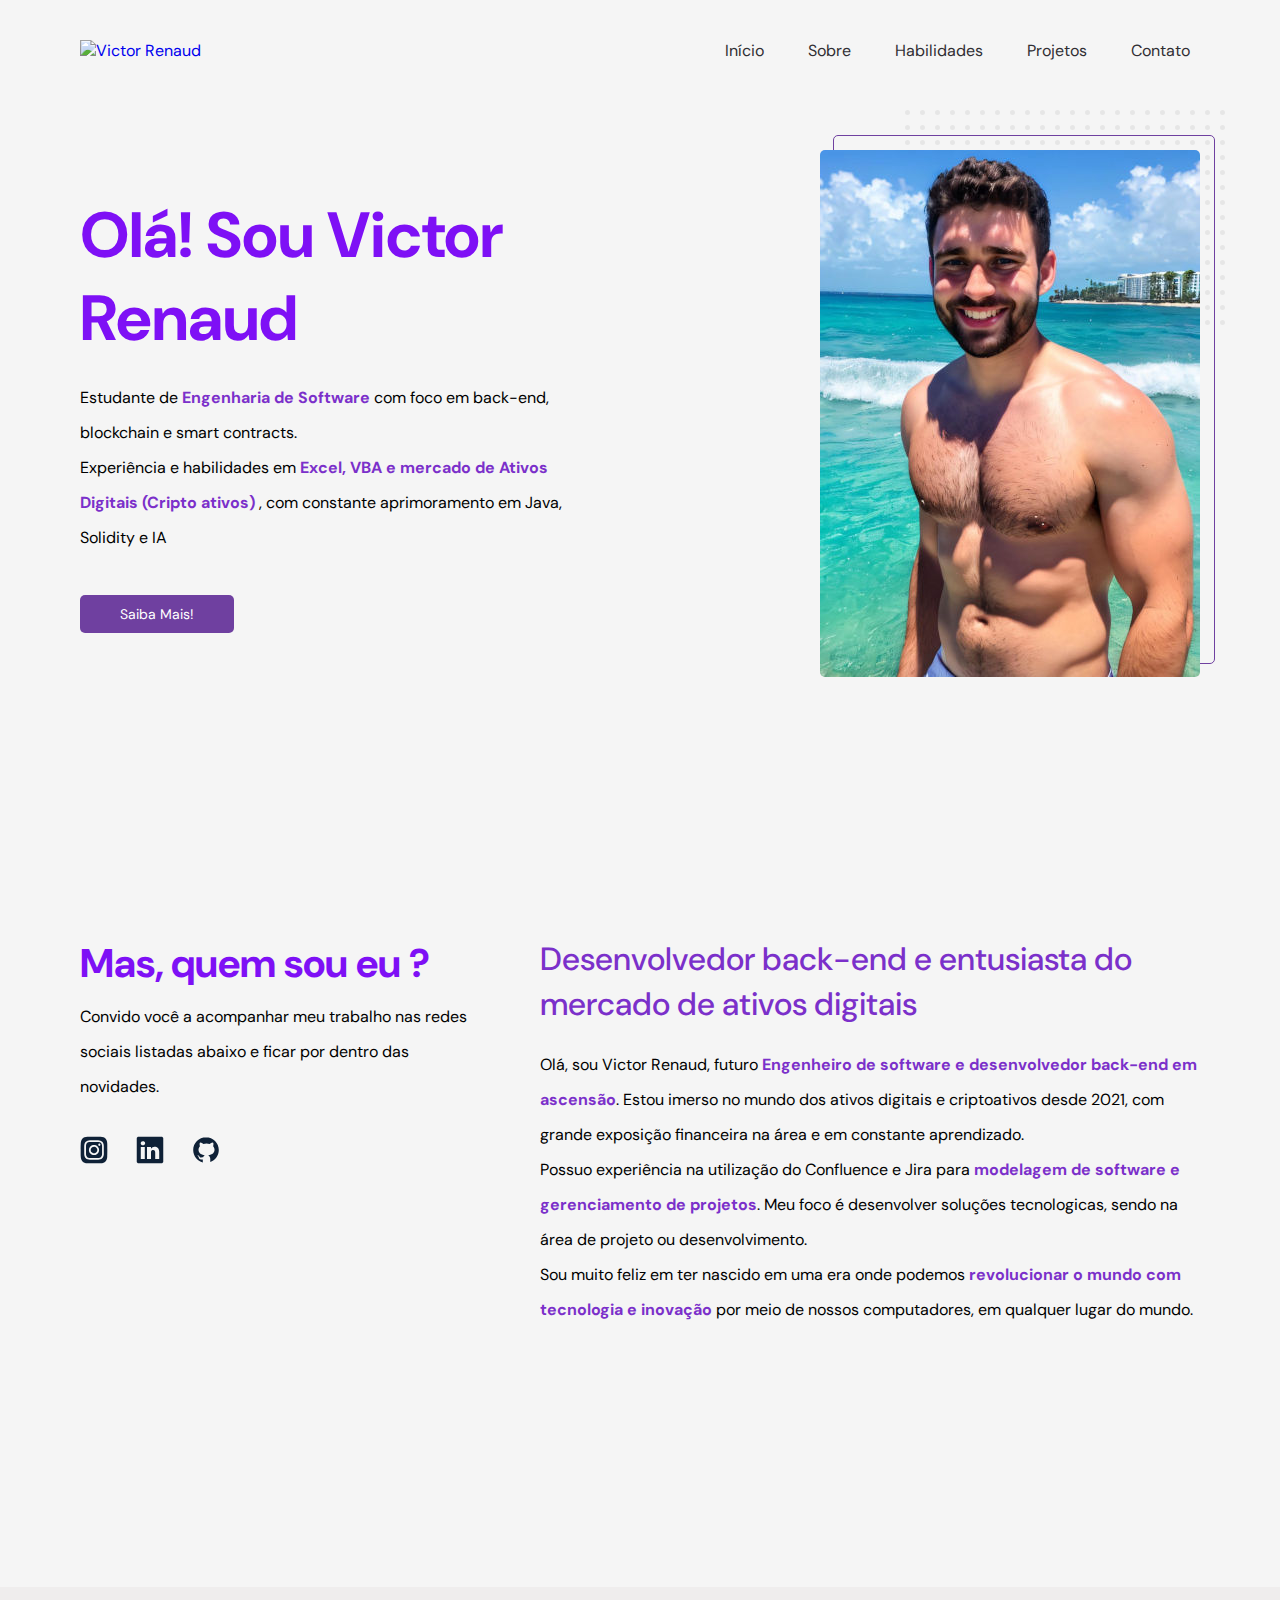
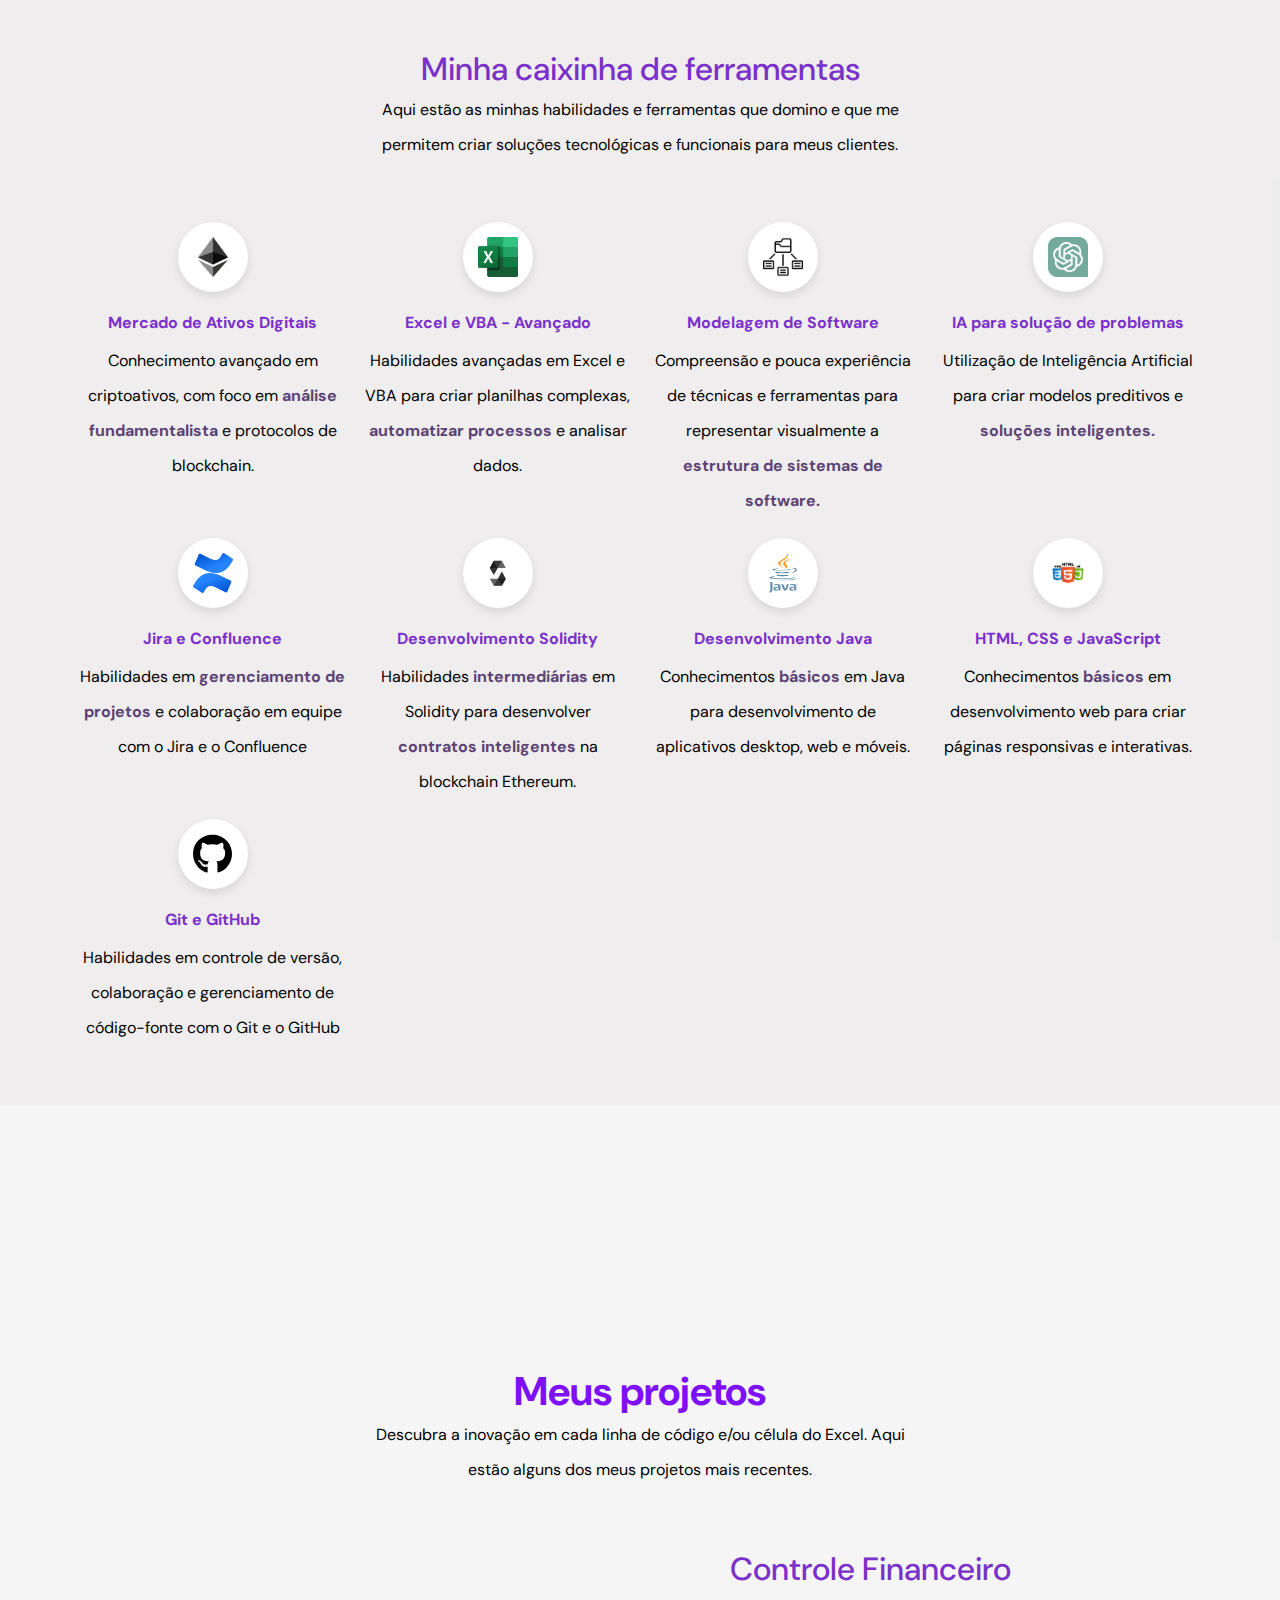
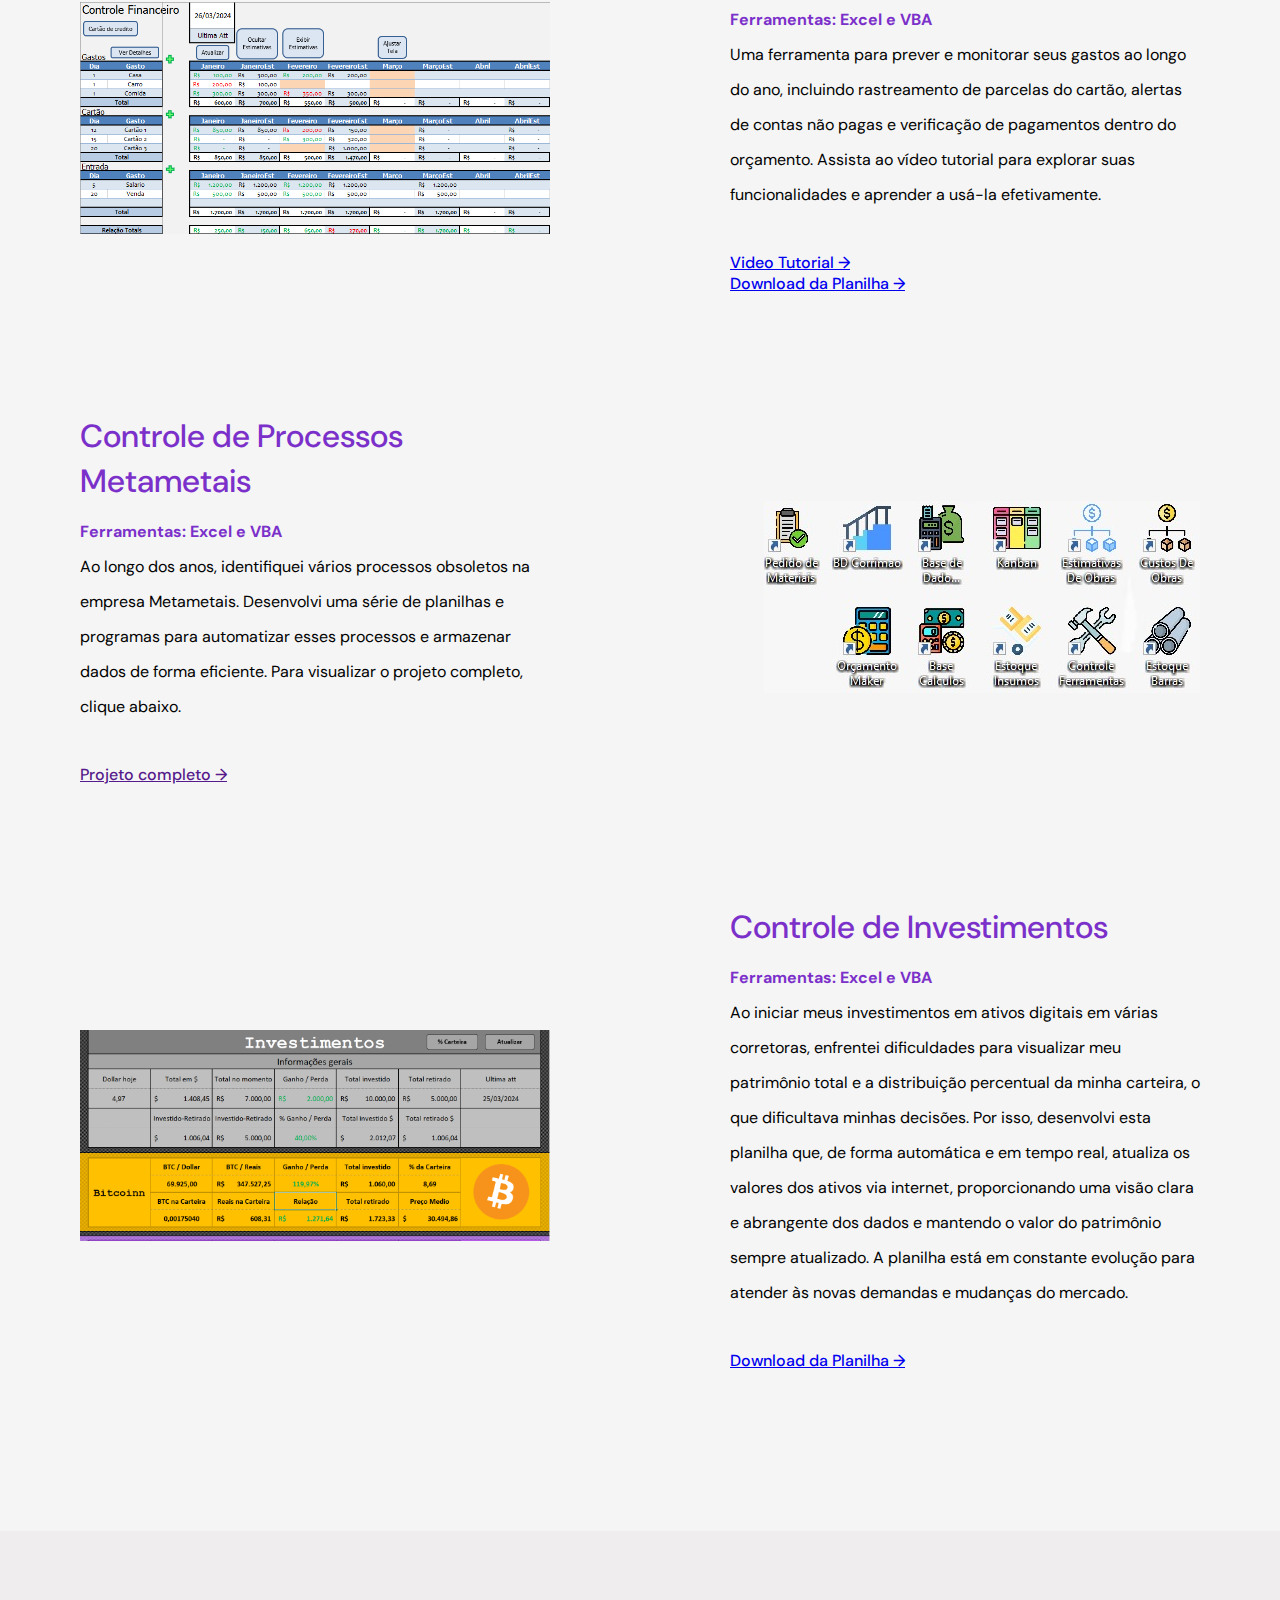
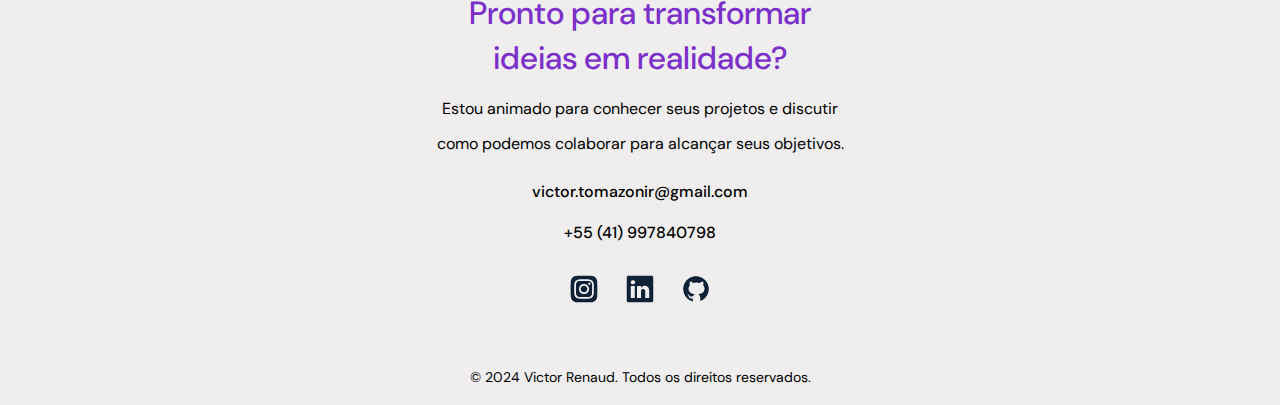
==== index.html @ 27ed9200 "tentando puxar o script do javascript" ====
<!DOCTYPE html>
<html lang="pt-br">
<head>
    <meta charset="UTF-8">
    <meta name="viewport" content="width=device-width, initial-scale=1.0">
    <title>Victor Renaud</title>
    <link rel="shortcut icon" href="images/favicon.ico" type="image/x-icon">
    <link rel="stylesheet" href="css/extends.css">

</head>
<body>

    <!-- Nav Bar -->
    <nav class="navbar">
        <div class="navbar-content max-width mb-0">
            <a href="/">
                <img src="images/logo" alt="Victor Renaud" class="logo-victor">
            </a>
            <ul class="navbar-links">
                <li><a href="#header">Início</a></li>
                <li><a href="#about">Sobre</a></li>
                <li><a href="#skills">Habilidades</a></li>
                <li><a href="#projects">Projetos</a></li>
                <li><a href="#footer">Contato</a></li>
            </ul>
            <div class="navbar-mobile">
                <img src="images/menu.svg" alt="menu" class="burguer">
                <ul class="mobile-links">
                    <li><a href="#header">Início</a></li>
                    <li><a href="#about">Sobre</a></li>
                    <li><a href="#skills">Habilidades</a></li>
                    <li><a href="#projects">Projetos</a></li>
                    <li><a href="#footer">Contato</a></li>
                </ul>
            </div>
        </div>
    </nav>

    <!-- Header -->
    <header id="header" class="max-width">
        <div class="header-left">
            <h1>Olá! Sou Victor Renaud</h1>
            <p>
              Estudante de <strong>Engenharia de Software</strong> com foco em back-end, blockchain e smart contracts. <br> Experiência e habilidades em <strong> Excel, VBA e mercado de Ativos Digitais (Cripto ativos) </strong>, com constante aprimoramento em Java, Solidity e IA
            </p>
            <a href="#about" class="btn btn-about">Saiba Mais!</a>
          </div>
          <div class="header-right">
            <div class="header-image">
              <img src="images/profile-image.jpg" alt="Victor Renaud" class="profile-image">
              <img src="images/profile-background.svg" alt="background" class="profile-background">
            </div>
          </div>   
    </header>

    <!-- About -->
    <section id="about" class="about max-width">
        <div class="about-left">
          <h2 class="secondary-title">Mas, quem sou eu ?</h2>
          <p>
            Convido você a acompanhar meu trabalho nas redes sociais listadas abaixo e ficar por dentro das novidades.
          </p>
          <ul>
            <li><a href="https://www.instagram.com/victor.tomazonir/?utm_source=qr&igsh=MTA2eGJ4dzFtenB2dQ%3D%3D" target="_blank"><img src="images/instagram-social.svg"
                  alt="Instagram"></a></li>
            <li><a href="https://www.linkedin.com/in/victor-renaud-6728aa203/" target="_blank"><img src="images/linkedin-social.svg"
                  alt="Linkedin"></a></li>
            <li><a href="https://github.com/VitoVito25" target="_blank"><img src="images/github-social.svg"
                  alt="GitHub"></a></li>
          </ul>
        </div>
        <div class="about-right">
          <h3 class="tertiary-title mb-m">Desenvolvedor back-end e entusiasta do mercado de ativos digitais</h3>
          <p>
            Olá, sou Victor Renaud, futuro <strong>Engenheiro de software e desenvolvedor back-end em ascensão</strong>. Estou imerso no mundo dos ativos digitais e criptoativos desde 2021, com grande exposição financeira na área e em constante aprendizado.
            <br>
            Possuo experiência na utilização do Confluence e Jira para <strong>modelagem de software e gerenciamento de projetos</strong>. Meu foco é desenvolver soluções tecnologicas, sendo na área de projeto ou desenvolvimento.
            <br>
            Sou muito feliz em ter nascido em uma era onde podemos <strong>revolucionar o mundo com tecnologia e inovação</strong> por meio de nossos computadores, em qualquer lugar do mundo.
          </p>
        </div>
    </section>

    <!-- Skills -->
    <section class="skills" id="skills">
        <div class="skills-content max-width">
          <h2 class="tertiary-title">Minha caixinha de ferramentas</h2>
          <p class="description"> Aqui estão as minhas habilidades e ferramentas que domino e que me permitem criar soluções
            tecnológicas e funcionais para meus clientes.
          </p>
          <ul>

            <li class="skills-item">
              <div class="image-container">
                <img src="images/eth-skill.png" alt="eth logo" class="image-logo">
              </div>
              <h3 class="skill-title">Mercado de Ativos Digitais</h3>
              <p>Conhecimento avançado em criptoativos, com foco em <strong class="strong-skill">análise fundamentalista</strong> e protocolos de blockchain.</p>
            </li>

            <li class="skills-item">
              <div class="image-container">
                <img src="images/excel-skill.webp" alt="excel logo" class="image-logo">
              </div>
              <h3 class="skill-title">Excel e VBA - Avançado</h3>
              <p>Habilidades avançadas em Excel e VBA para criar planilhas complexas, <strong class="strong-skill">automatizar processos</strong> e analisar dados.</p>
            </li>

            <li class="skills-item">
              <div class="image-container">
                <img src="images/modelagem-skill.png" alt="modelagem logo" class="image-logo">
              </div>
              <h3 class="skill-title">Modelagem de Software</h3>
              <p>Compreensão e pouca experiência de técnicas e ferramentas para representar visualmente a <strong class="strong-skill">estrutura de sistemas de software.</strong></p>
            </li>

            <li class="skills-item">
              <div class="image-container">
                <img src="images/gpt-skill.png" alt="gpt logo" class="image-logo">
              </div>
              <h3 class="skill-title">IA para solução de problemas</h3>
              <p>Utilização de Inteligência Artificial para criar modelos preditivos e <strong class="strong-skill">soluções inteligentes.</strong></p>
            </li>

            <li class="skills-item">
              <div class="image-container">
                <img src="images/confluence-skill.png" alt="confluence logo" class="image-logo">
              </div>
              <h3 class="skill-title">Jira e Confluence</h3>
              <p>Habilidades em <strong class="strong-skill">gerenciamento de projetos</strong> e colaboração em equipe com o Jira e o Confluence</p>
            </li>

            <li class="skills-item">
              <div class="image-container">
                <img src="images/solidity-skill.svg" alt="solidity logo" class="image-logo">
              </div>
              <h3 class="skill-title">Desenvolvimento Solidity</h3>
              <p>Habilidades <strong class="strong-skill">intermediárias</strong> em Solidity para desenvolver <strong class="strong-skill"> contratos inteligentes</strong> na blockchain Ethereum.</p>
            </li>

            <li class="skills-item">
              <div class="image-container">
                <img src="images/java-skill.jpg" alt="java logo" class="image-logo">
              </div>
              <h3 class="skill-title">Desenvolvimento Java</h3>
              <p>Conhecimentos <strong class="strong-skill">básicos</strong> em Java para desenvolvimento de aplicativos desktop, web e móveis.</p>
            </li>

            <li class="skills-item">
              <div class="image-container">
                <img src="images/web-skill.png" alt="web logo" class="image-logo">
              </div>
              <h3 class="skill-title">HTML, CSS e JavaScript</h3>
              <p>Conhecimentos <strong class="strong-skill">básicos</strong> em desenvolvimento web para criar páginas responsivas e interativas.</p>
            </li>

            <li class="skills-item">
              <div class="image-container">
                <img src="images/github-skill.svg" alt="github logo" class="image-logo">
              </div>
              <h3 class="skill-title">Git e GitHub</h3>
              <p>Habilidades em controle de versão, colaboração e gerenciamento de código-fonte com o Git e o GitHub</p>
            </li>
           
          </ul>
        </div>
    </section>

    <!-- Projects-->
    <section class="projects max-width" id="projects">
        <div class="projects-content">
          <h2 class="secondary-title">Meus projetos</h2>
          <p>
            Descubra a inovação em cada linha de código e/ou célula do Excel. Aqui estão alguns dos meus projetos mais recentes.
          </p>
        </div>
        <ul>
          <li>
            <div class="image">
              <img src="images/finanças-project.png" alt="Gerenciamento de tarefas">
            </div>
            <div class="projects-info">
              <h3 class="tertiary-title">Controle Financeiro</h3>
              <p>
                <strong>Ferramentas: Excel e VBA</strong>
                <br>
                Uma ferramenta para prever e monitorar seus gastos ao longo do ano, incluindo rastreamento de parcelas do cartão, alertas de contas não pagas e verificação de pagamentos dentro do orçamento. Assista ao vídeo tutorial para explorar suas funcionalidades e aprender a usá-la efetivamente.
              </p>
              <a href="https://www.youtube.com/watch?v=Saq8D2zR6BQ&ab_channel=VictorRenaud" target="_blank">Video Tutorial &rarr;</a>
              <br>
              <a href="planilhas-portifolio/Finanças 1.0.xlsm" target="_blank">Download da Planilha &rarr;</a>
            </div>
          </li>
          <li class="projects-reversed-list">
            <div class="image">
              <img src="images/controle-meta-project.jpg" alt="controle-meta">
            </div>
            <div class="projects-info">
              <h3 class="tertiary-title">Controle de Processos Metametais</h3>
              <p>
                <strong>Ferramentas: Excel e VBA</strong>
                <br>
                Ao longo dos anos, identifiquei vários processos obsoletos na empresa Metametais. Desenvolvi uma série de planilhas e programas para automatizar esses processos e armazenar dados de forma eficiente. Para visualizar o projeto completo, clique abaixo.
              </p>
              <a href="" target="_blank">Projeto completo &rarr;</a>
            </div>
          </li>
          <li>
            <div class="image">
              <img src="images/investimento-project.png" alt="delivery">
            </div>
            <div class="projects-info">
              <h3 class="tertiary-title">Controle de Investimentos</h3>
              <p>
                <strong>Ferramentas: Excel e VBA</strong>
                <br>
                Ao iniciar meus investimentos em ativos digitais em várias corretoras, enfrentei dificuldades para visualizar meu patrimônio total e a distribuição percentual da minha carteira, o que dificultava minhas decisões. Por isso, desenvolvi esta planilha que, de forma automática e em tempo real, atualiza os valores dos ativos via internet, proporcionando uma visão clara e abrangente dos dados e mantendo o valor do patrimônio sempre atualizado. A planilha está em constante evolução para atender às novas demandas e mudanças do mercado.
              </p>
              <a href="planilhas-portifolio/Crypto Ultimate 1.3.xlsm" target="_blank">Download da Planilha  &rarr;</a>
            </div>
          </li>
        </ul>
    </section>

    <!-- Footer -->
    <footer id="footer">
        <div class="footer-content max-width mb-0">
          <h2 class="tertiary-title mb-s">Pronto para transformar ideias em realidade?</h2>
          <p class="mb-m">
            Estou animado para conhecer seus projetos e discutir como podemos colaborar para alcançar seus objetivos. </p>
          <div class="footer-contact mb-m">
            <span class="mb-m">victor.tomazonir@gmail.com</span>
            <span> +55 (41) 997840798</span>
          </div>
          <ul class="mb-l">
            <li><a href="https://www.instagram.com/victor.tomazonir/?utm_source=qr&igsh=MTA2eGJ4dzFtenB2dQ%3D%3D" target="_blank"><img src="images/instagram-social.svg"
                  alt="Instagram"></a></li>
            <li><a href="https://www.linkedin.com/in/victor-renaud-6728aa203/" target="_blank"><img src=" images/linkedin-social.svg"
                  alt="Linkedin"></a></li>
            <li><a href="https://github.com/VitoVito25" target="_blank"><img src="images/github-social.svg"
                  alt="GitHub"></a></li>
          </ul>
          <p class="footer-copyright">
            © 2024 Victor Renaud. Todos os direitos reservados.
          </p>
        </div>
    </footer>

    <!-- Puxando Script -->
    <script src="scripts/index.js"></script>

</body>
</html>
---- css/extends.css ----
/* Geral */
@import url('global.css');
@import url('variables.css');

/* Componentes */
@import url('components/navbar.css');
@import url('components/header.css');
@import url('components/about.css');
@import url('components/skills.css');
@import url('components/projects.css');
@import url('components/footer.css');
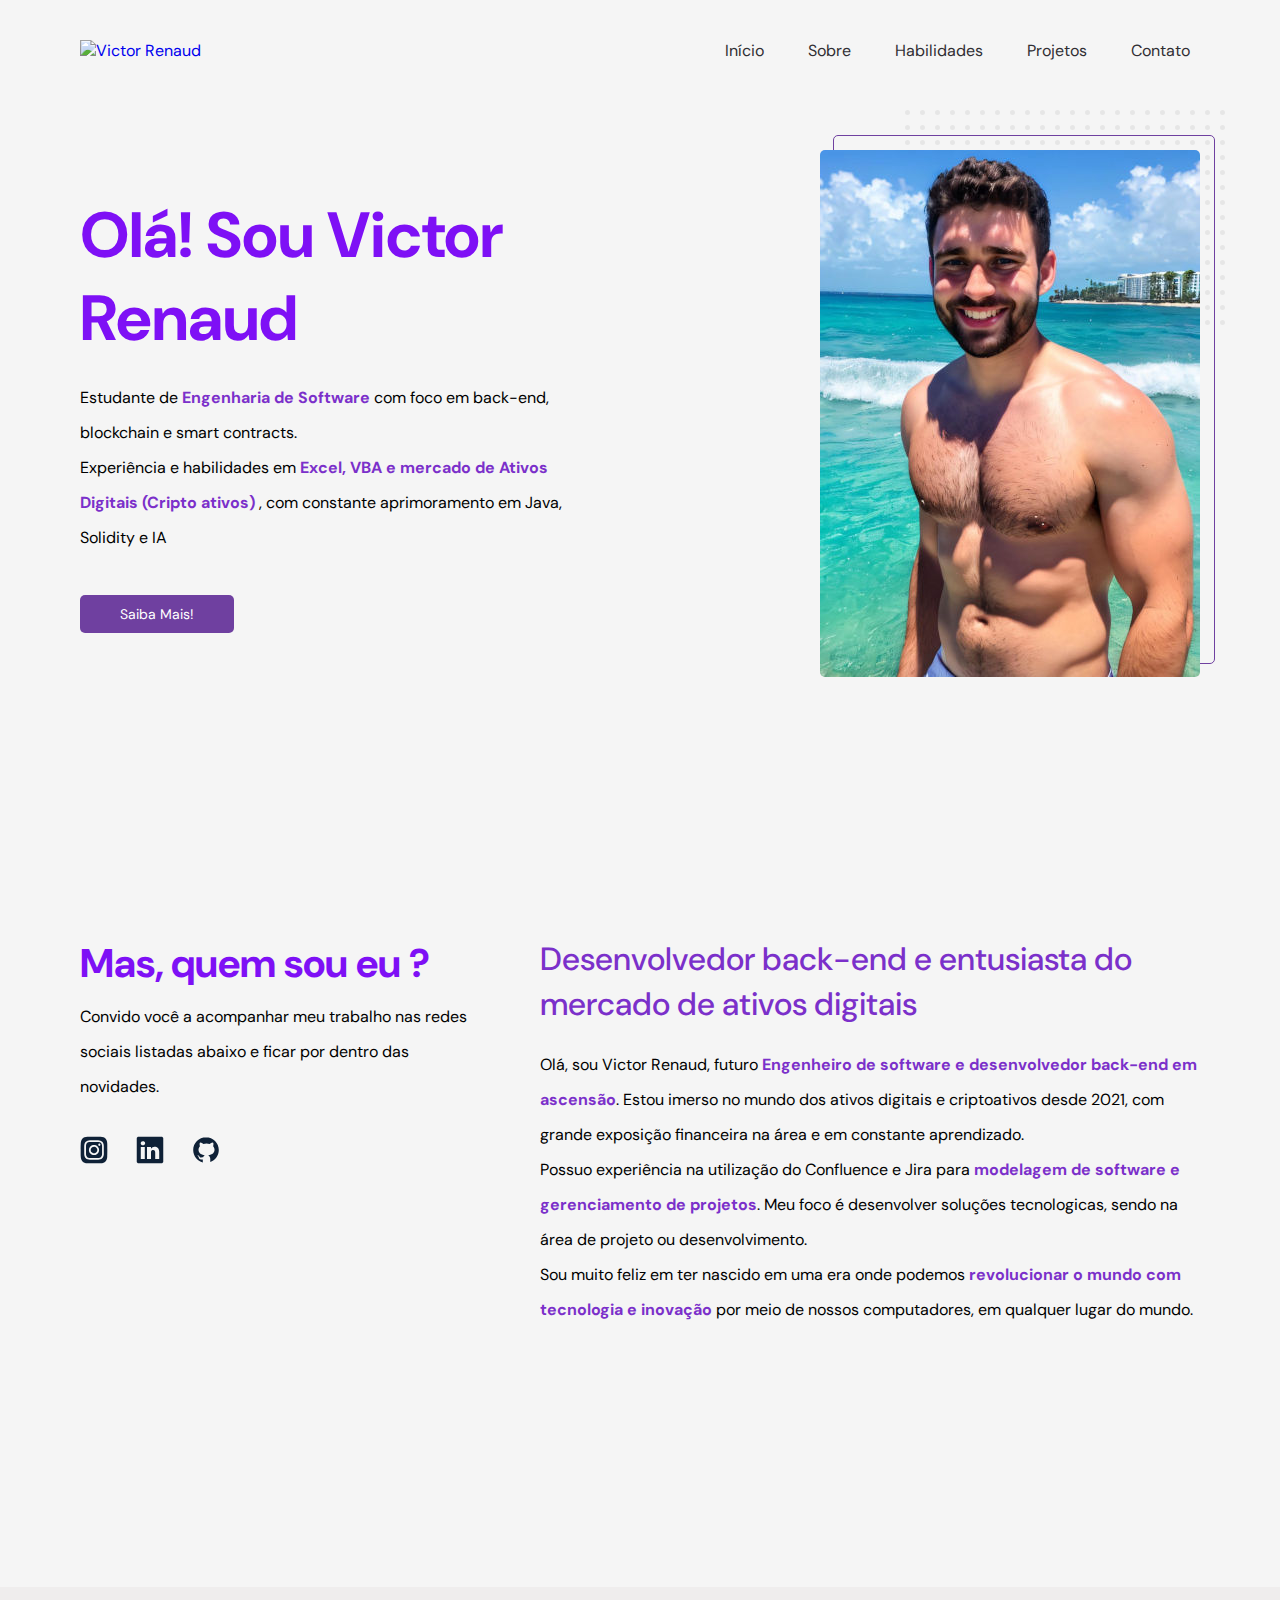
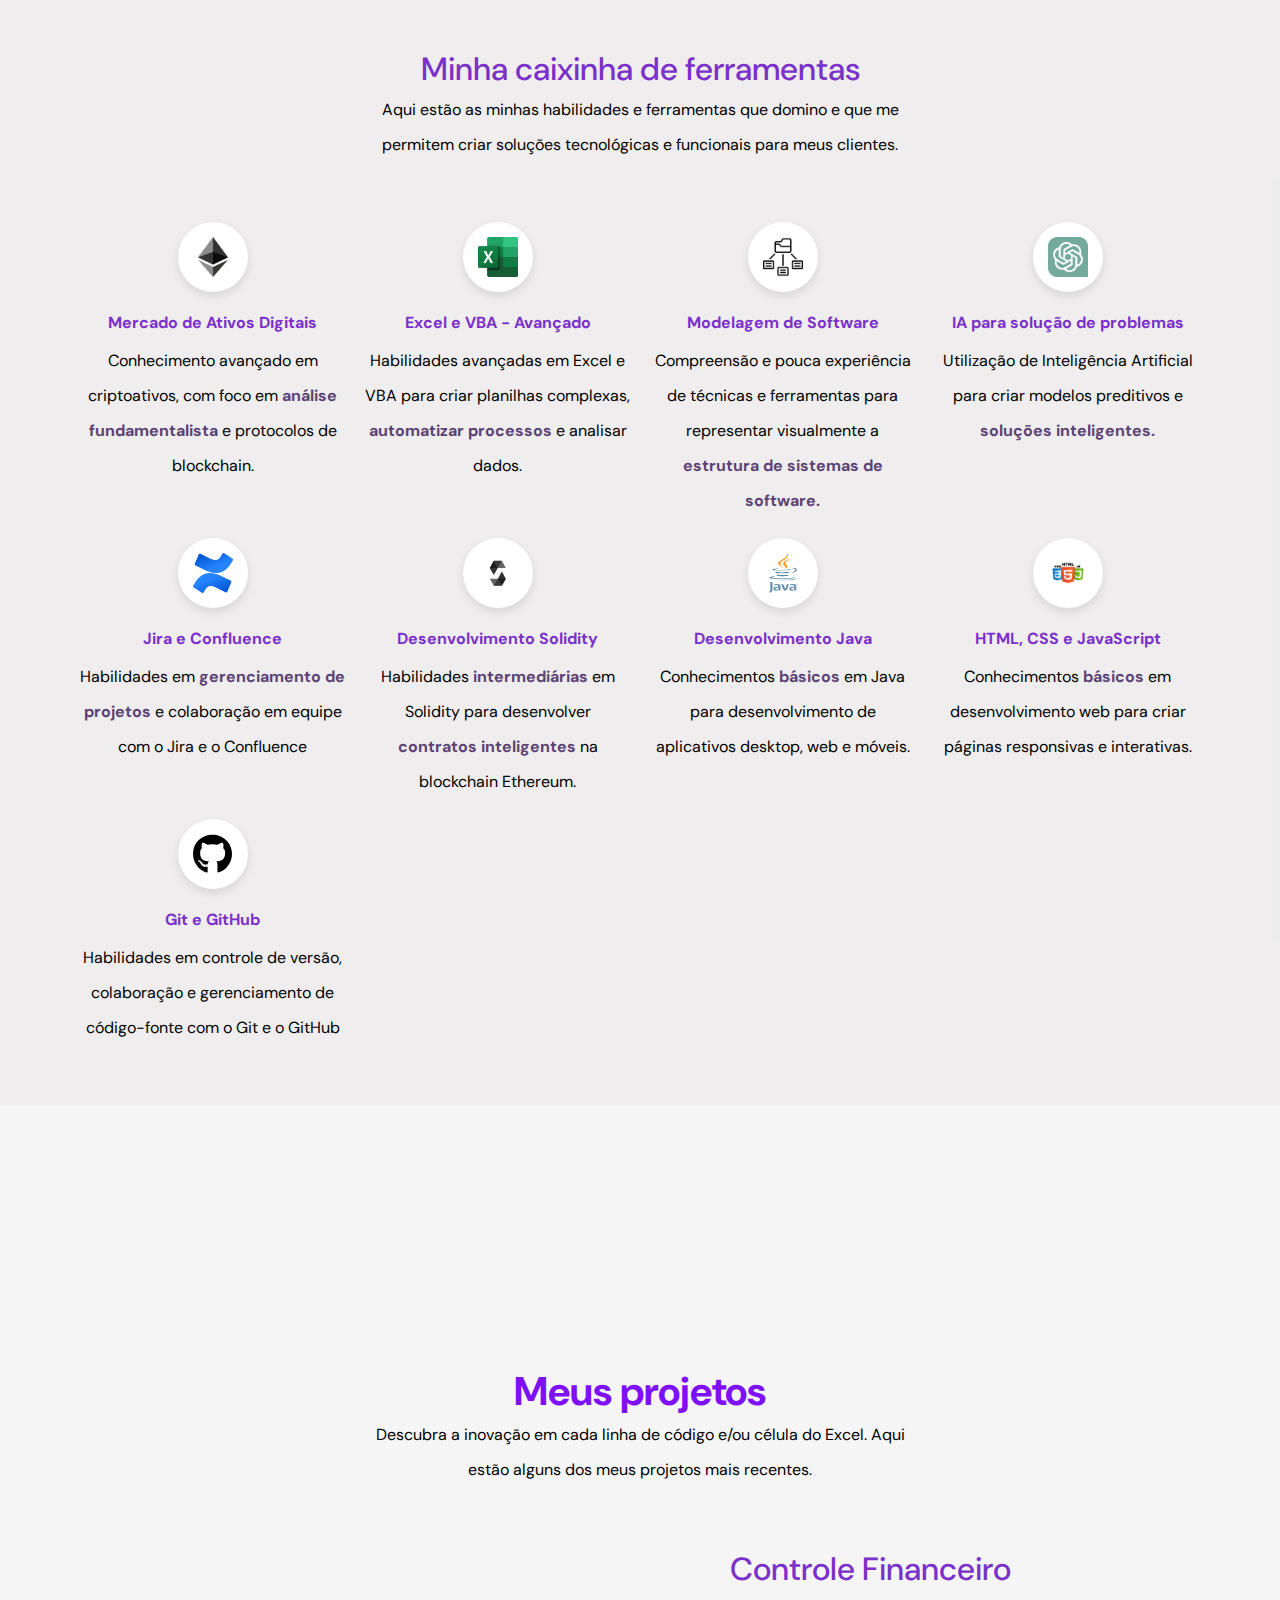
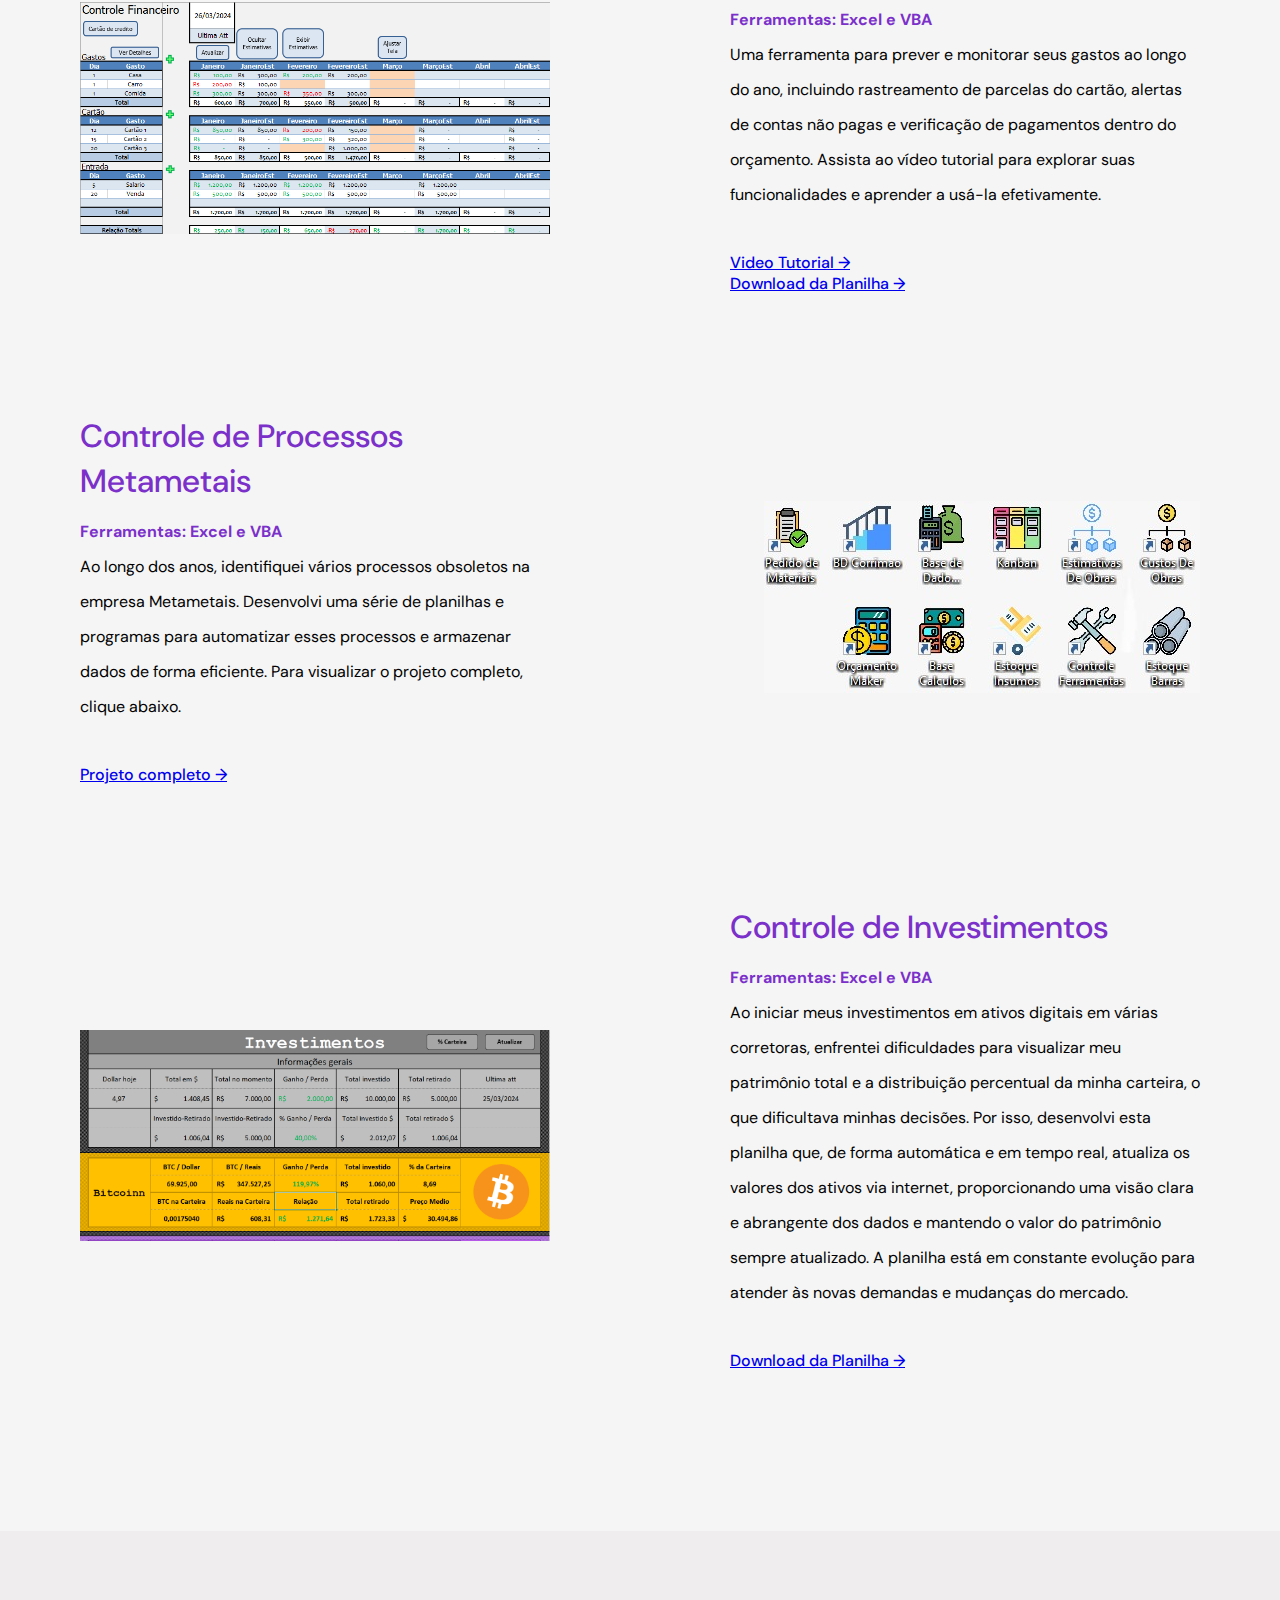
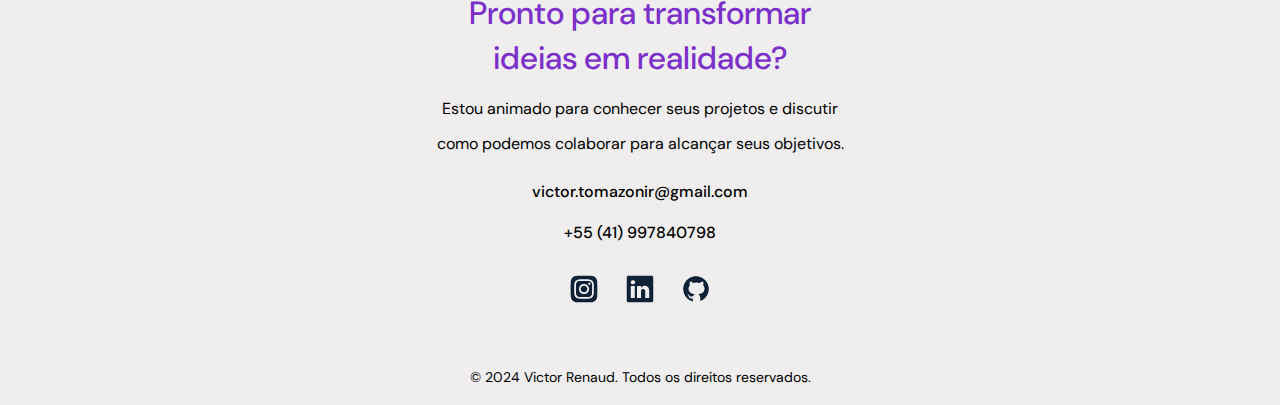
==== commit 6406592c: "iniciando pagina projeto completo meta" ====
--- a/index.html
+++ b/index.html
@@ -202,7 +202,7 @@
                 <br>
                 Ao longo dos anos, identifiquei vários processos obsoletos na empresa Metametais. Desenvolvi uma série de planilhas e programas para automatizar esses processos e armazenar dados de forma eficiente. Para visualizar o projeto completo, clique abaixo.
               </p>
-              <a href="" target="_blank">Projeto completo &rarr;</a>
+              <a href="pages-html/project-metametais.html" target="_blank">Projeto completo &rarr;</a>
             </div>
           </li>
           <li>
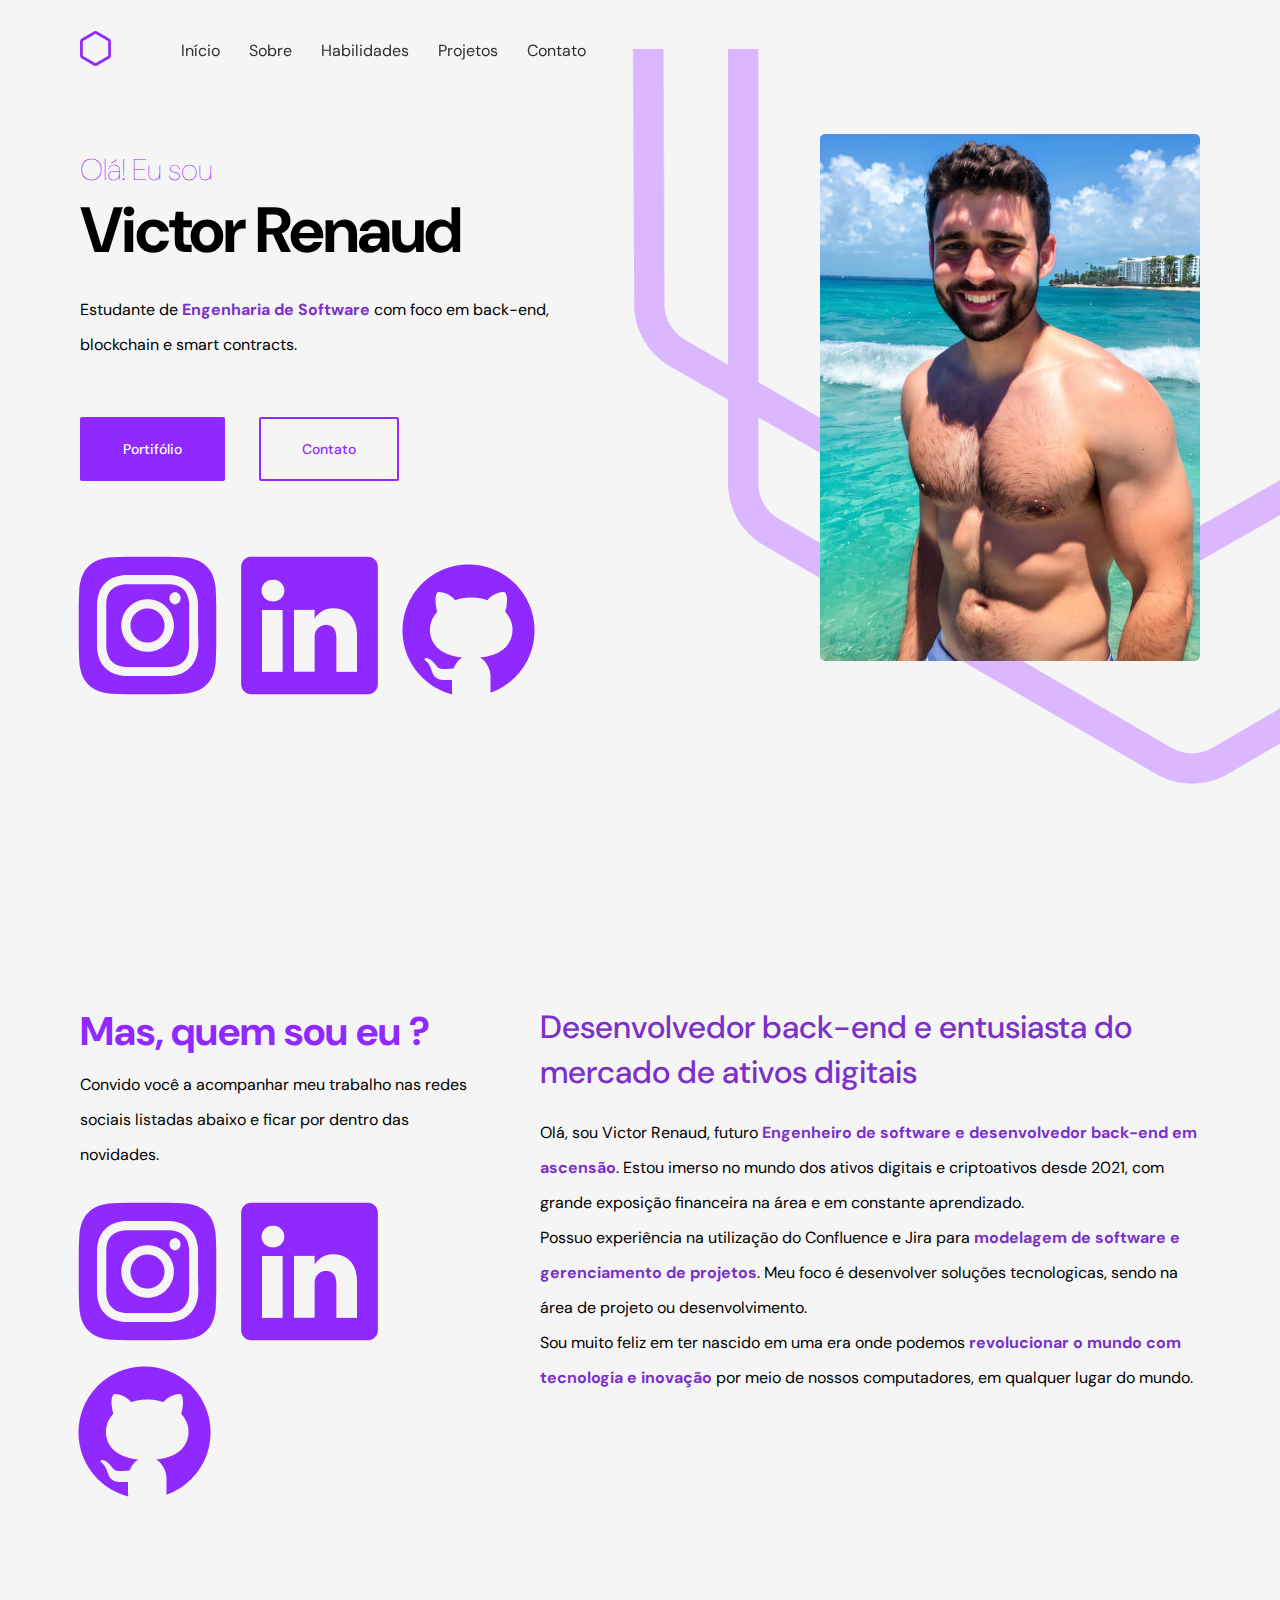
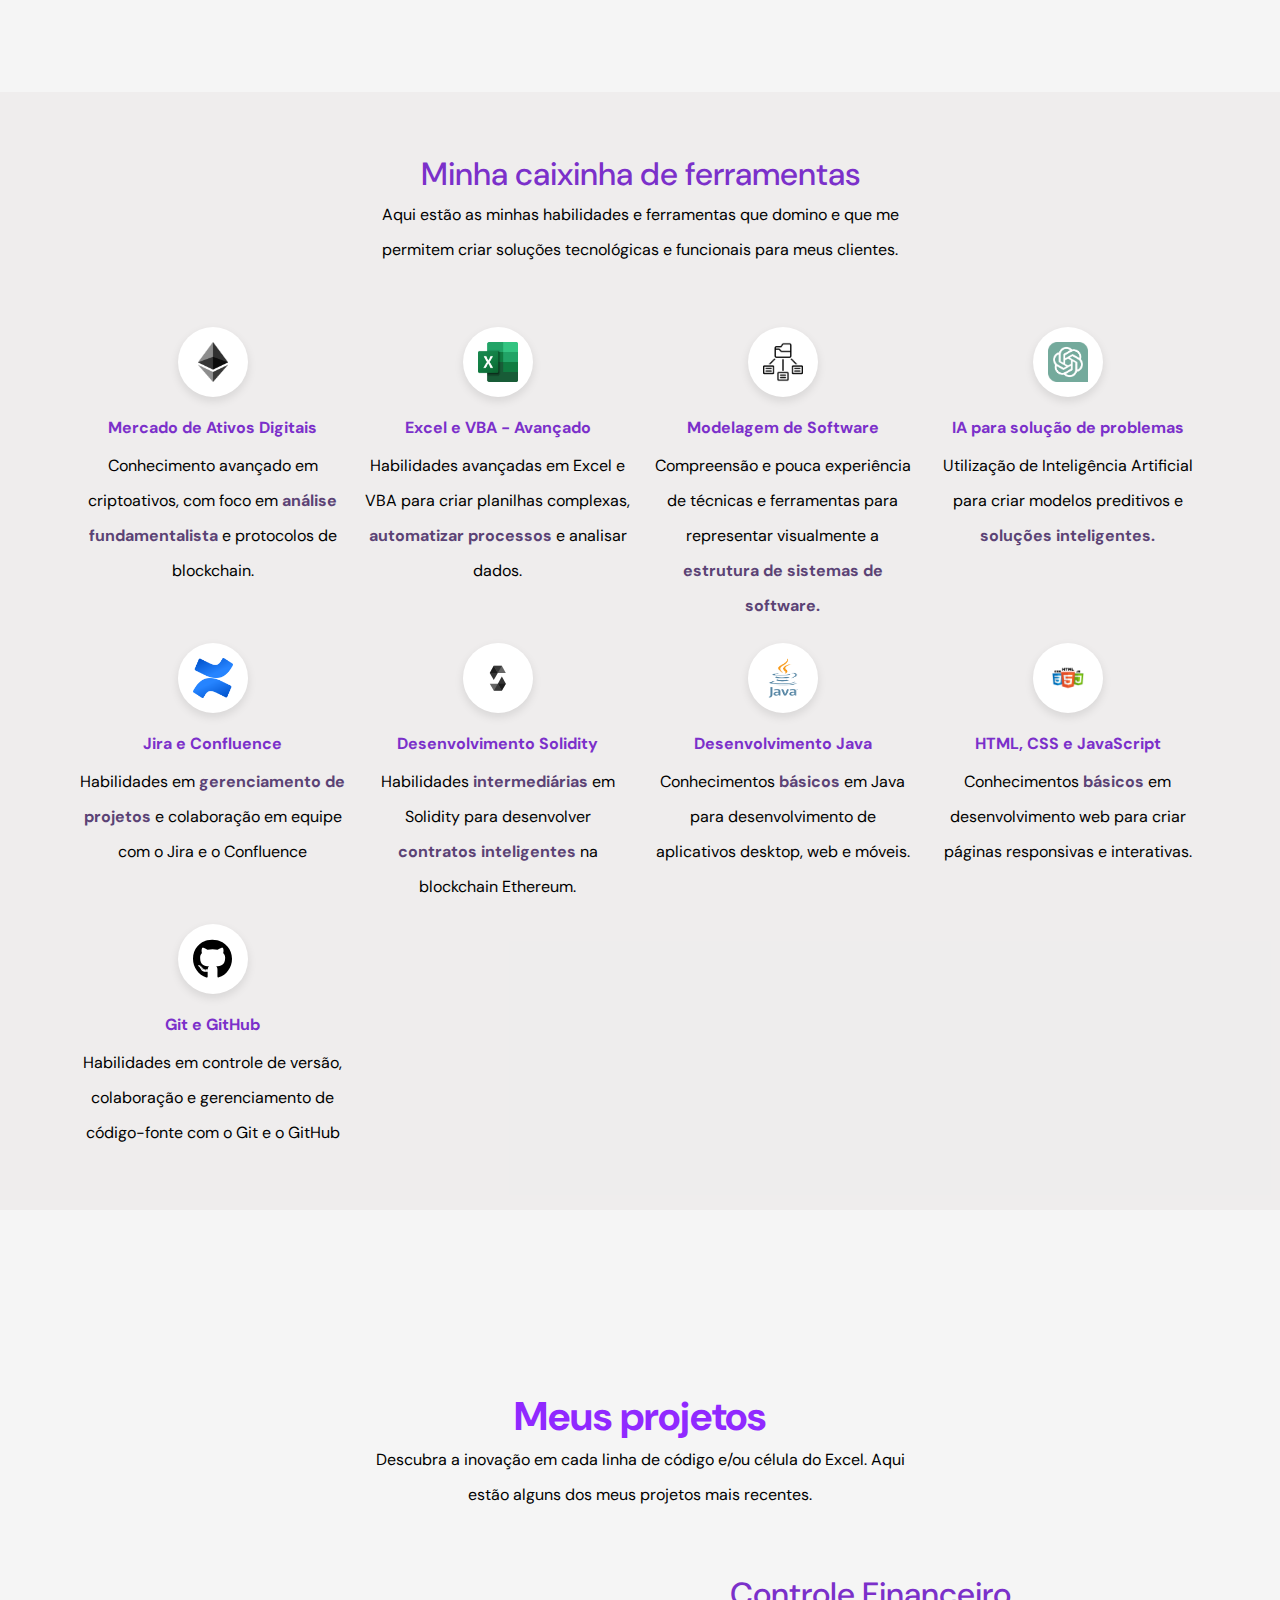
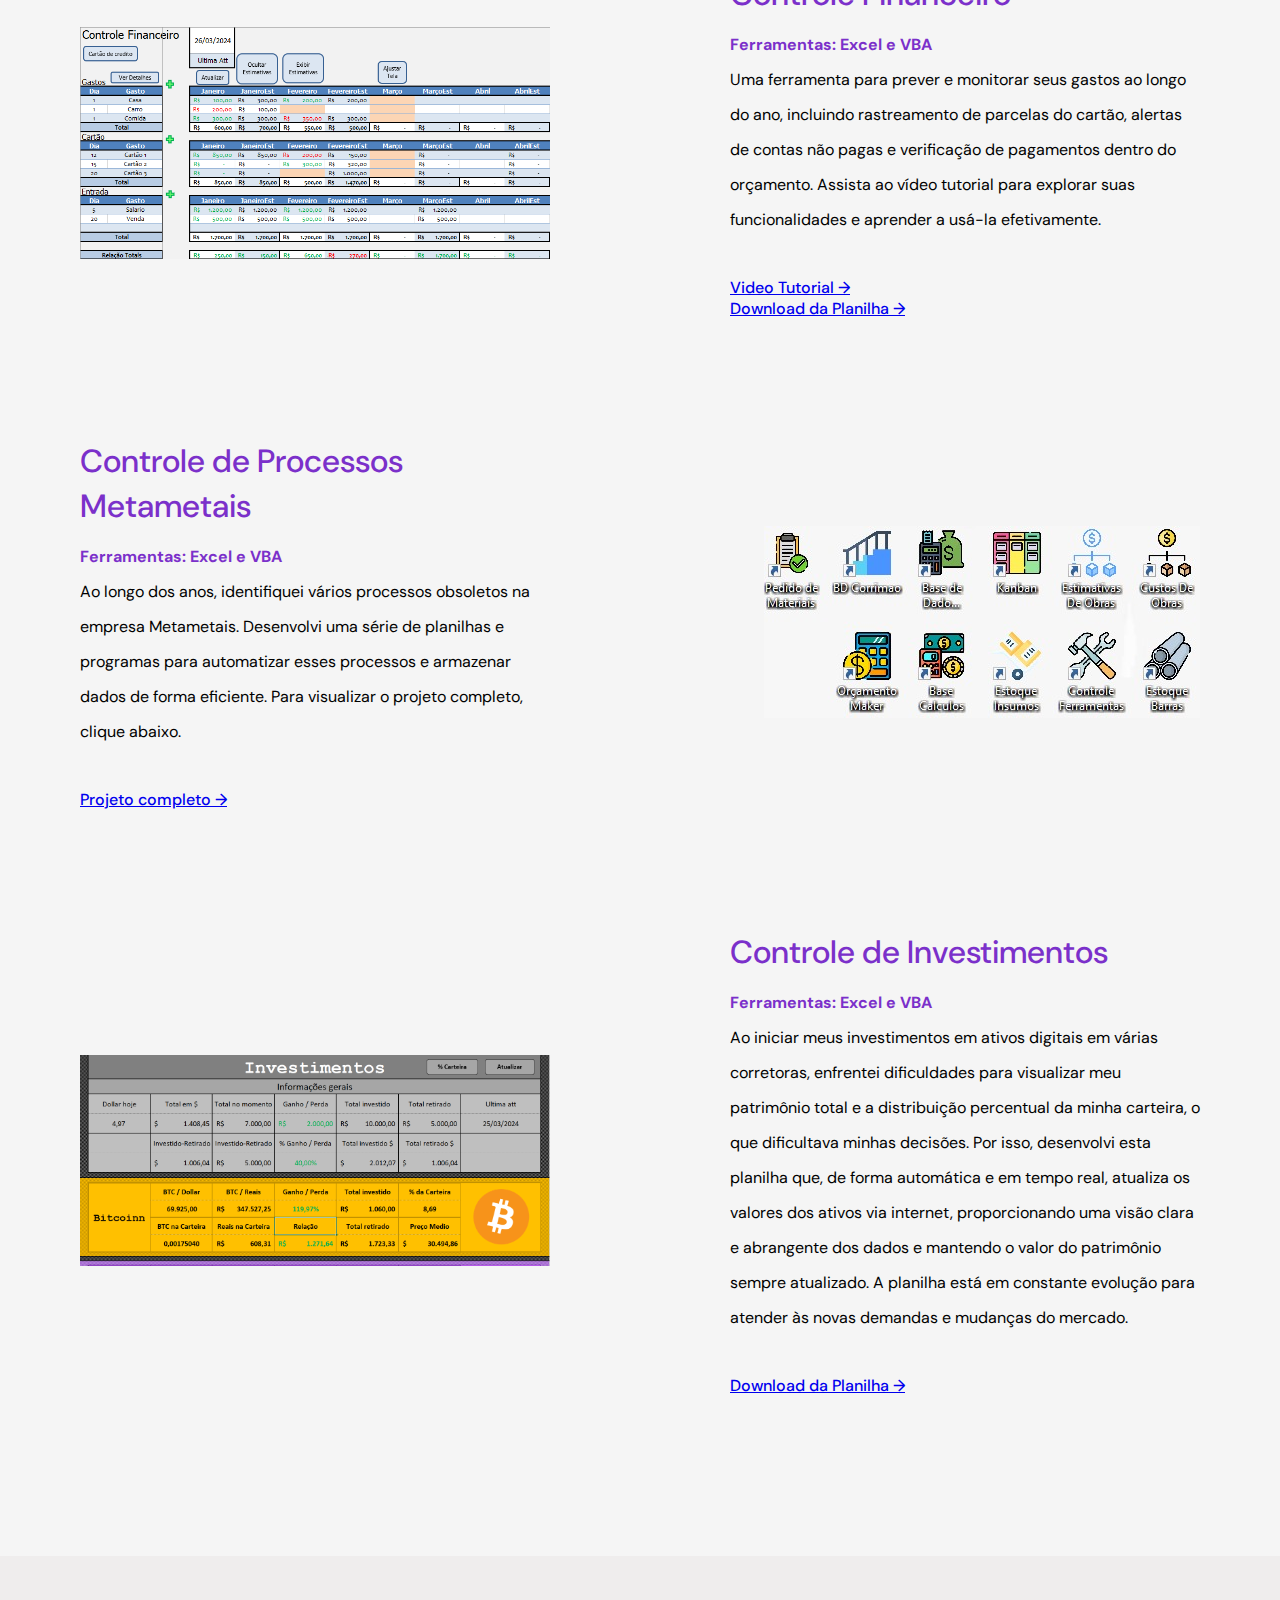
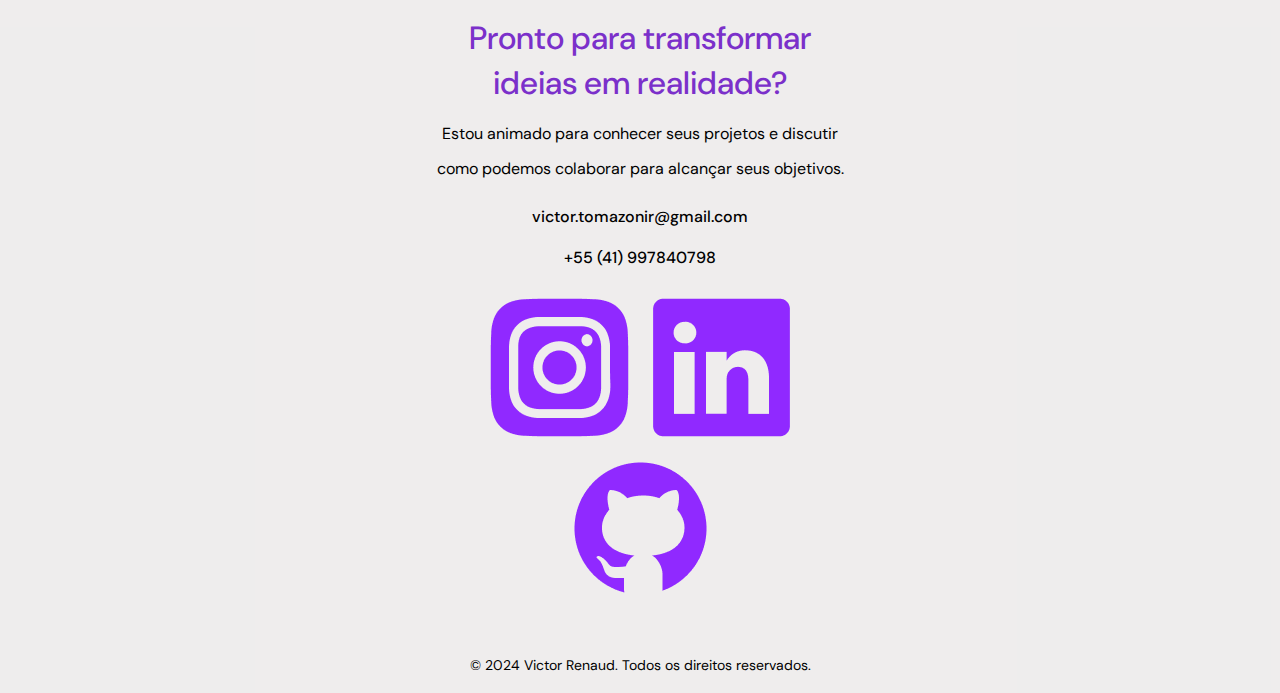
==== commit f125123f: "1ºpós design" ====
--- a/index.html
+++ b/index.html
@@ -13,8 +13,8 @@
     <!-- Nav Bar -->
     <nav class="navbar">
         <div class="navbar-content max-width mb-0">
-            <a href="/">
-                <img src="images/logo" alt="Victor Renaud" class="logo-victor">
+            <a href="index.html">
+                <img src="images/logo.png" alt="Victor Renaud" class="logo-victor">
             </a>
             <ul class="navbar-links">
                 <li><a href="#header">Início</a></li>
@@ -39,16 +39,26 @@
     <!-- Header -->
     <header id="header" class="max-width">
         <div class="header-left">
-            <h1>Olá! Sou Victor Renaud</h1>
+            <h2>Olá! Eu sou</h2>
+            <h1>Victor Renaud</h1>
             <p>
-              Estudante de <strong>Engenharia de Software</strong> com foco em back-end, blockchain e smart contracts. <br> Experiência e habilidades em <strong> Excel, VBA e mercado de Ativos Digitais (Cripto ativos) </strong>, com constante aprimoramento em Java, Solidity e IA
+              Estudante de <strong>Engenharia de Software</strong> com foco em back-end, blockchain e smart contracts.
             </p>
-            <a href="#about" class="btn btn-about">Saiba Mais!</a>
+            <a href="#projects" class="btn btn-first">Portifólio</a>
+            <a href="#footer" class="btn btn-second">Contato</a>
+            <ul>
+              <li><a href="https://www.instagram.com/victor.tomazonir/?utm_source=qr&igsh=MTA2eGJ4dzFtenB2dQ%3D%3D" target="_blank"><img src="images/instagram-social.png"
+                    alt="Instagram"></a></li>
+              <li><a href="https://www.linkedin.com/in/victor-renaud-6728aa203/" target="_blank"><img src="images/linkedin-social.png"
+                    alt="Linkedin"></a></li>
+              <li><a href="https://github.com/VitoVito25" target="_blank"><img src="images/github-social.png"
+                    alt="GitHub"></a></li>
+            </ul>
           </div>
           <div class="header-right">
             <div class="header-image">
               <img src="images/profile-image.jpg" alt="Victor Renaud" class="profile-image">
-              <img src="images/profile-background.svg" alt="background" class="profile-background">
+              <img src="images/profile-background.png" alt="background" class="profile-background">
             </div>
           </div>   
     </header>
@@ -61,11 +71,11 @@
             Convido você a acompanhar meu trabalho nas redes sociais listadas abaixo e ficar por dentro das novidades.
           </p>
           <ul>
-            <li><a href="https://www.instagram.com/victor.tomazonir/?utm_source=qr&igsh=MTA2eGJ4dzFtenB2dQ%3D%3D" target="_blank"><img src="images/instagram-social.svg"
+            <li><a href="https://www.instagram.com/victor.tomazonir/?utm_source=qr&igsh=MTA2eGJ4dzFtenB2dQ%3D%3D" target="_blank"><img src="images/instagram-social.png"
                   alt="Instagram"></a></li>
-            <li><a href="https://www.linkedin.com/in/victor-renaud-6728aa203/" target="_blank"><img src="images/linkedin-social.svg"
+            <li><a href="https://www.linkedin.com/in/victor-renaud-6728aa203/" target="_blank"><img src="images/linkedin-social.png"
                   alt="Linkedin"></a></li>
-            <li><a href="https://github.com/VitoVito25" target="_blank"><img src="images/github-social.svg"
+            <li><a href="https://github.com/VitoVito25" target="_blank"><img src="images/github-social.png"
                   alt="GitHub"></a></li>
           </ul>
         </div>
@@ -233,11 +243,11 @@
             <span> +55 (41) 997840798</span>
           </div>
           <ul class="mb-l">
-            <li><a href="https://www.instagram.com/victor.tomazonir/?utm_source=qr&igsh=MTA2eGJ4dzFtenB2dQ%3D%3D" target="_blank"><img src="images/instagram-social.svg"
+            <li><a href="https://www.instagram.com/victor.tomazonir/?utm_source=qr&igsh=MTA2eGJ4dzFtenB2dQ%3D%3D" target="_blank"><img src="images/instagram-social.png"
                   alt="Instagram"></a></li>
-            <li><a href="https://www.linkedin.com/in/victor-renaud-6728aa203/" target="_blank"><img src=" images/linkedin-social.svg"
+            <li><a href="https://www.linkedin.com/in/victor-renaud-6728aa203/" target="_blank"><img src=" images/linkedin-social.png"
                   alt="Linkedin"></a></li>
-            <li><a href="https://github.com/VitoVito25" target="_blank"><img src="images/github-social.svg"
+            <li><a href="https://github.com/VitoVito25" target="_blank"><img src="images/github-social.png"
                   alt="GitHub"></a></li>
           </ul>
           <p class="footer-copyright">
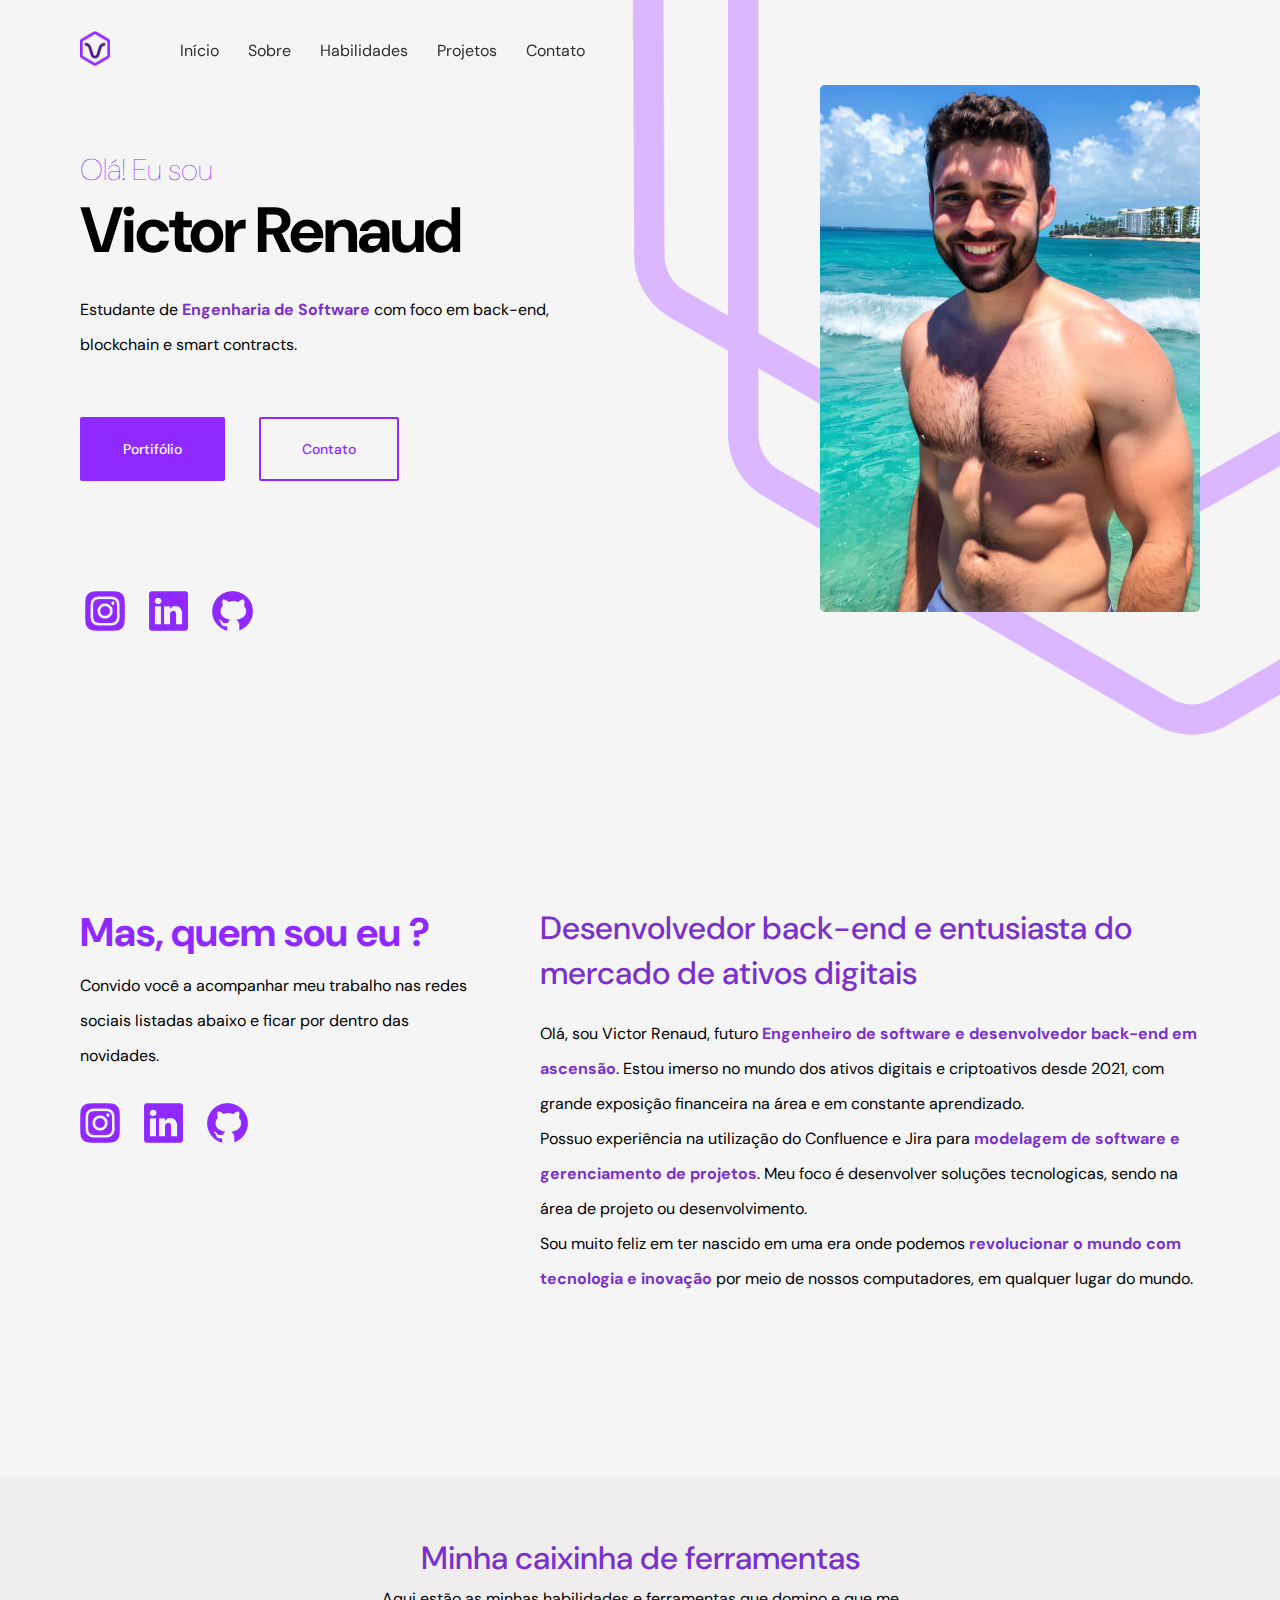
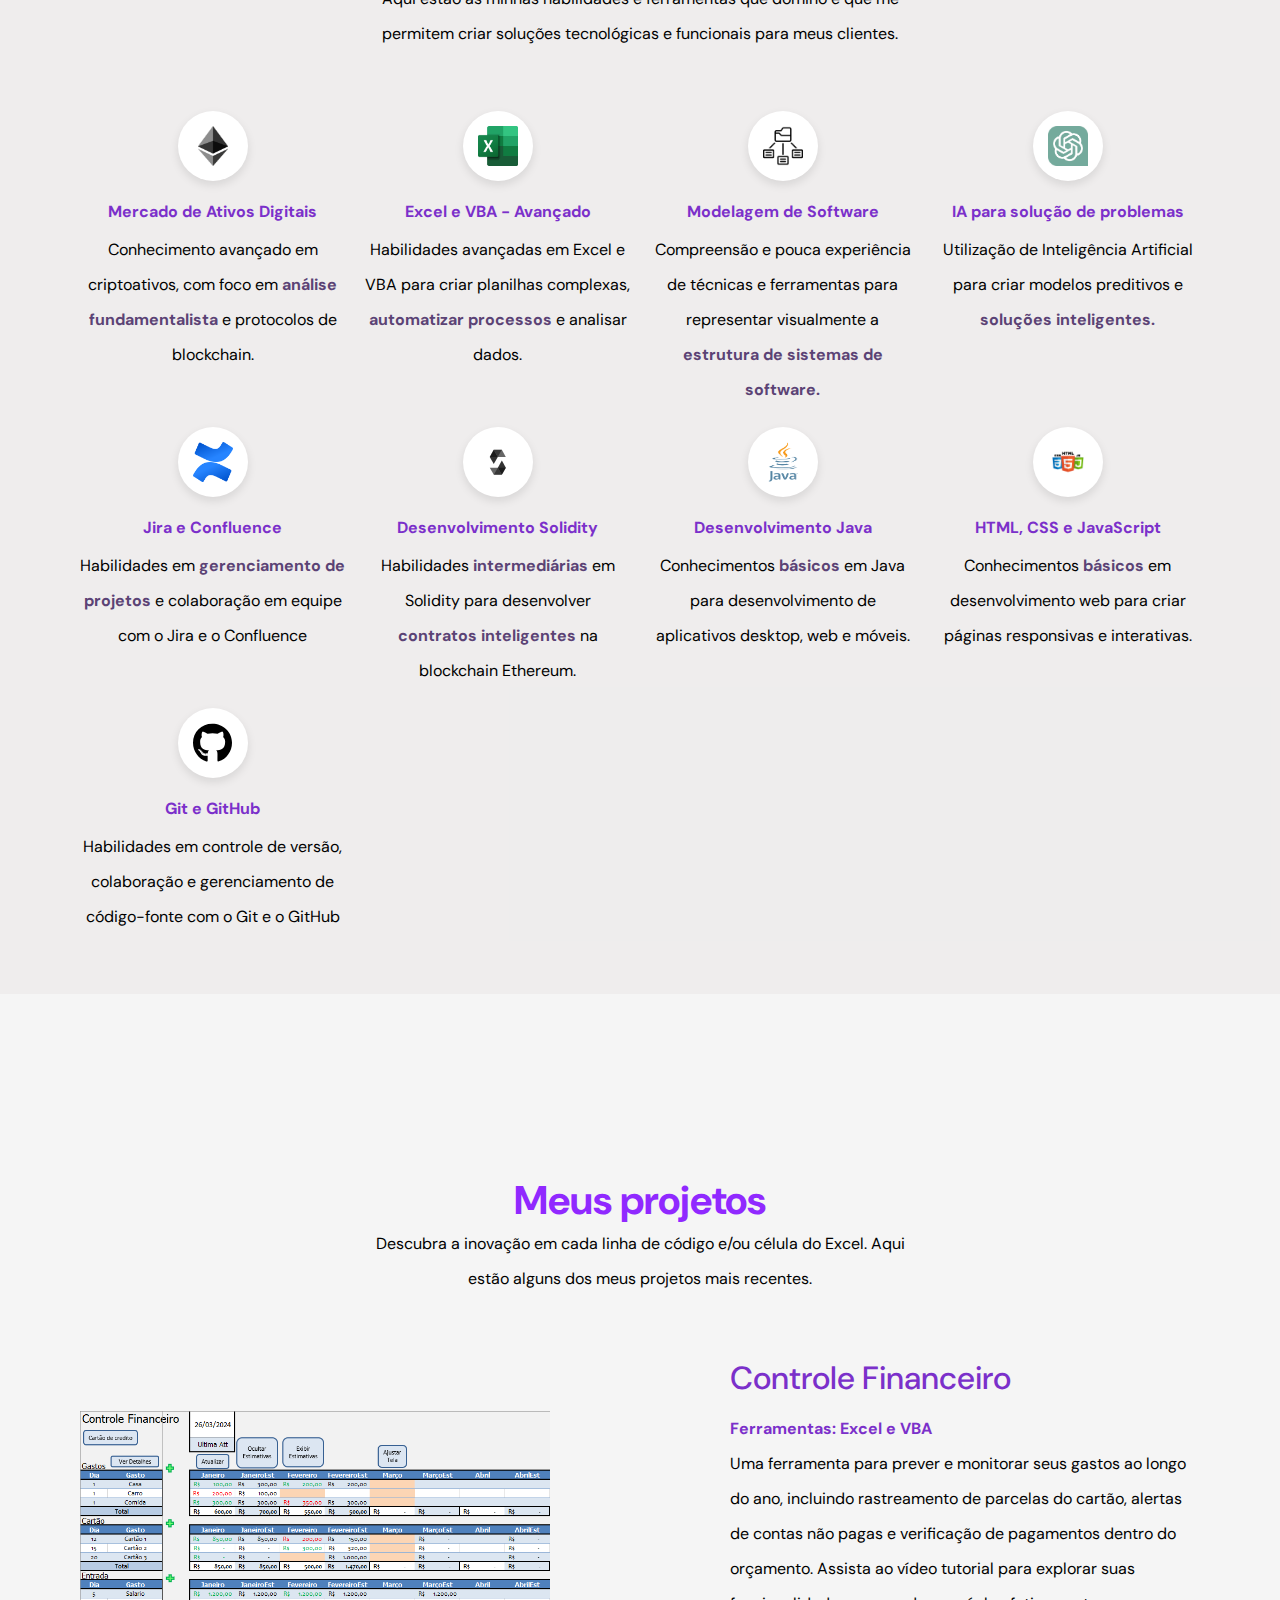
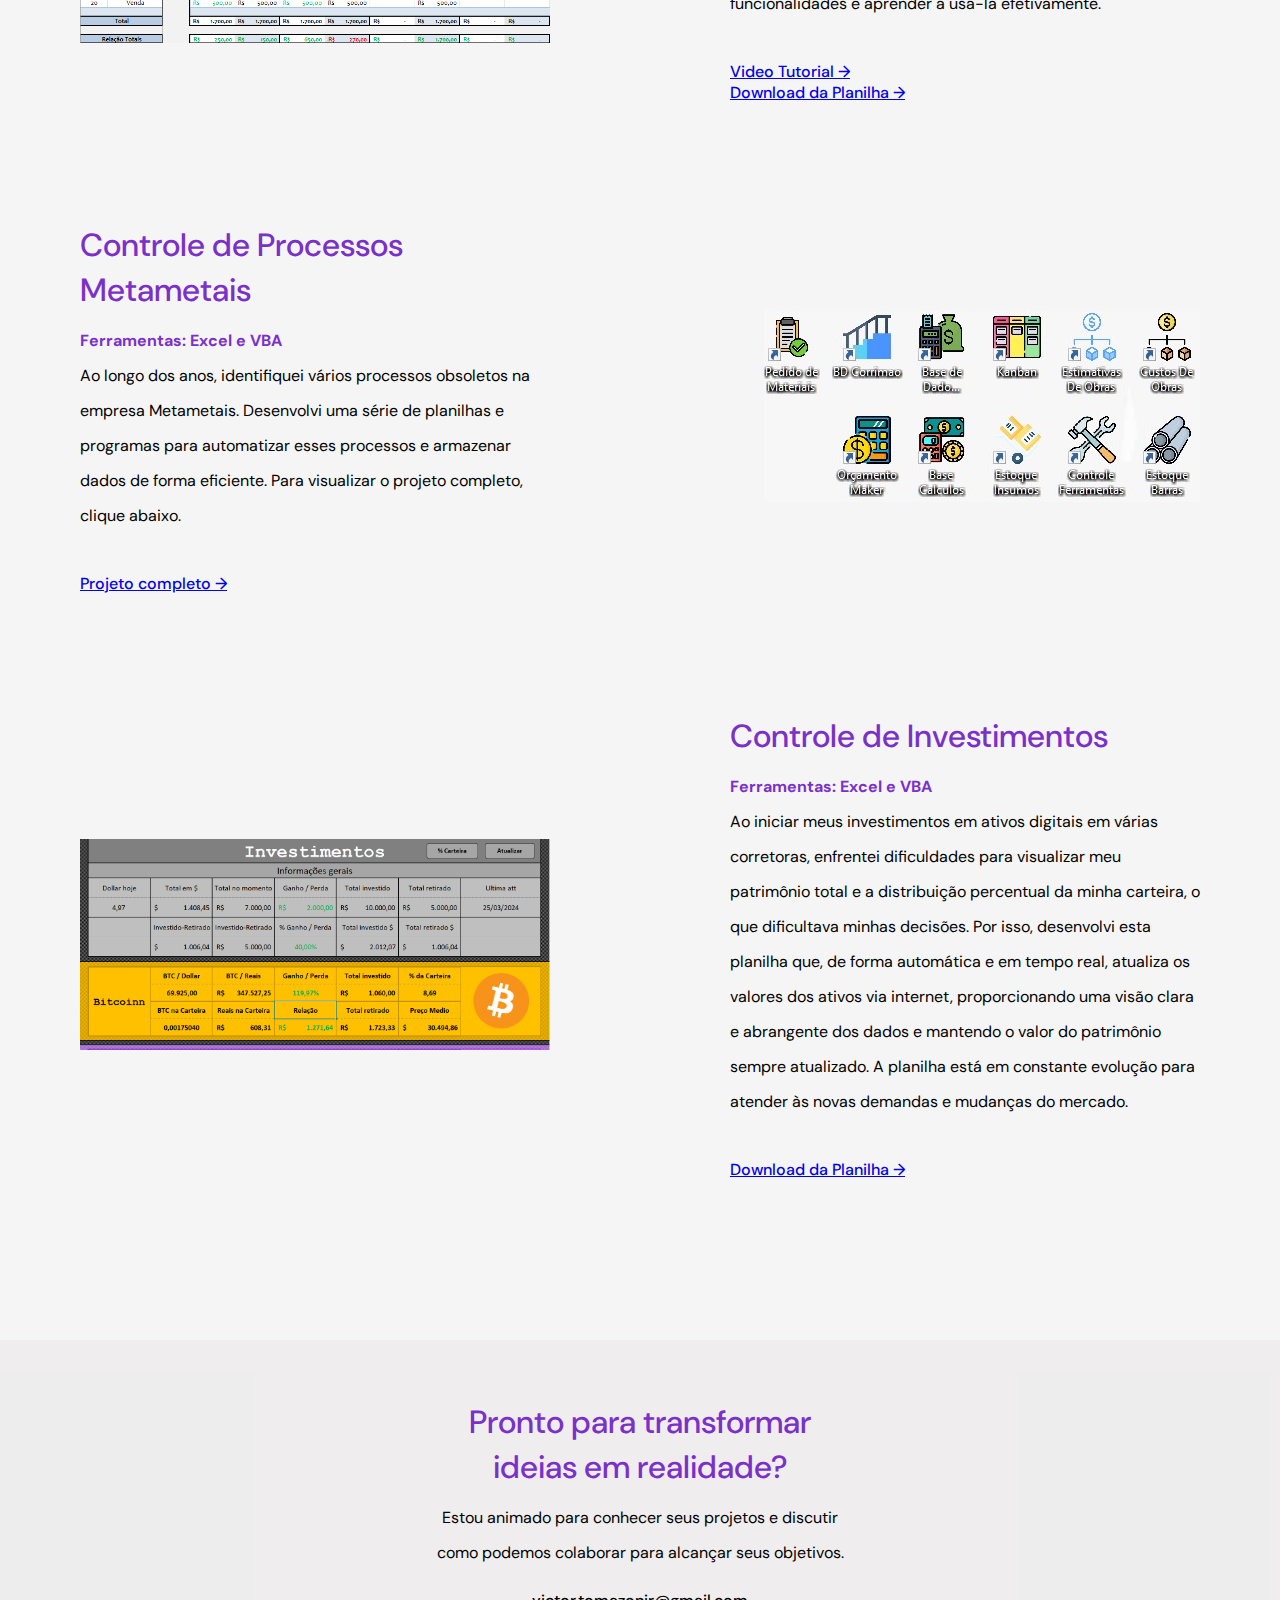
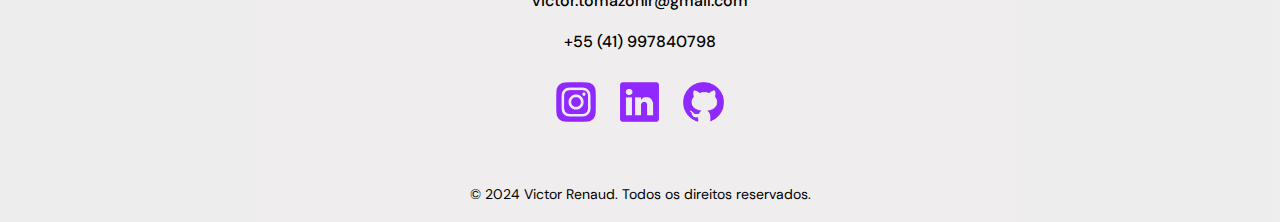
==== commit db7f669b: "comunicação visual pronta" ====
--- a/index.html
+++ b/index.html
@@ -6,7 +6,6 @@
     <title>Victor Renaud</title>
     <link rel="shortcut icon" href="images/favicon.ico" type="image/x-icon">
     <link rel="stylesheet" href="css/extends.css">
-
 </head>
 <body>
 
@@ -15,6 +14,7 @@
         <div class="navbar-content max-width mb-0">
             <a href="index.html">
                 <img src="images/logo.png" alt="Victor Renaud" class="logo-victor">
+                <img src="images/logo-mobile.png" alt="Victor Renaud" class="logo-victor-mobile">
             </a>
             <ul class="navbar-links">
                 <li><a href="#header">Início</a></li>
@@ -46,7 +46,7 @@
             </p>
             <a href="#projects" class="btn btn-first">Portifólio</a>
             <a href="#footer" class="btn btn-second">Contato</a>
-            <ul>
+            <ul class="social-media">
               <li><a href="https://www.instagram.com/victor.tomazonir/?utm_source=qr&igsh=MTA2eGJ4dzFtenB2dQ%3D%3D" target="_blank"><img src="images/instagram-social.png"
                     alt="Instagram"></a></li>
               <li><a href="https://www.linkedin.com/in/victor-renaud-6728aa203/" target="_blank"><img src="images/linkedin-social.png"
@@ -70,7 +70,7 @@
           <p>
             Convido você a acompanhar meu trabalho nas redes sociais listadas abaixo e ficar por dentro das novidades.
           </p>
-          <ul>
+          <ul class="social-media">
             <li><a href="https://www.instagram.com/victor.tomazonir/?utm_source=qr&igsh=MTA2eGJ4dzFtenB2dQ%3D%3D" target="_blank"><img src="images/instagram-social.png"
                   alt="Instagram"></a></li>
             <li><a href="https://www.linkedin.com/in/victor-renaud-6728aa203/" target="_blank"><img src="images/linkedin-social.png"
@@ -242,7 +242,7 @@
             <span class="mb-m">victor.tomazonir@gmail.com</span>
             <span> +55 (41) 997840798</span>
           </div>
-          <ul class="mb-l">
+          <ul class="social-media mb-l">
             <li><a href="https://www.instagram.com/victor.tomazonir/?utm_source=qr&igsh=MTA2eGJ4dzFtenB2dQ%3D%3D" target="_blank"><img src="images/instagram-social.png"
                   alt="Instagram"></a></li>
             <li><a href="https://www.linkedin.com/in/victor-renaud-6728aa203/" target="_blank"><img src=" images/linkedin-social.png"
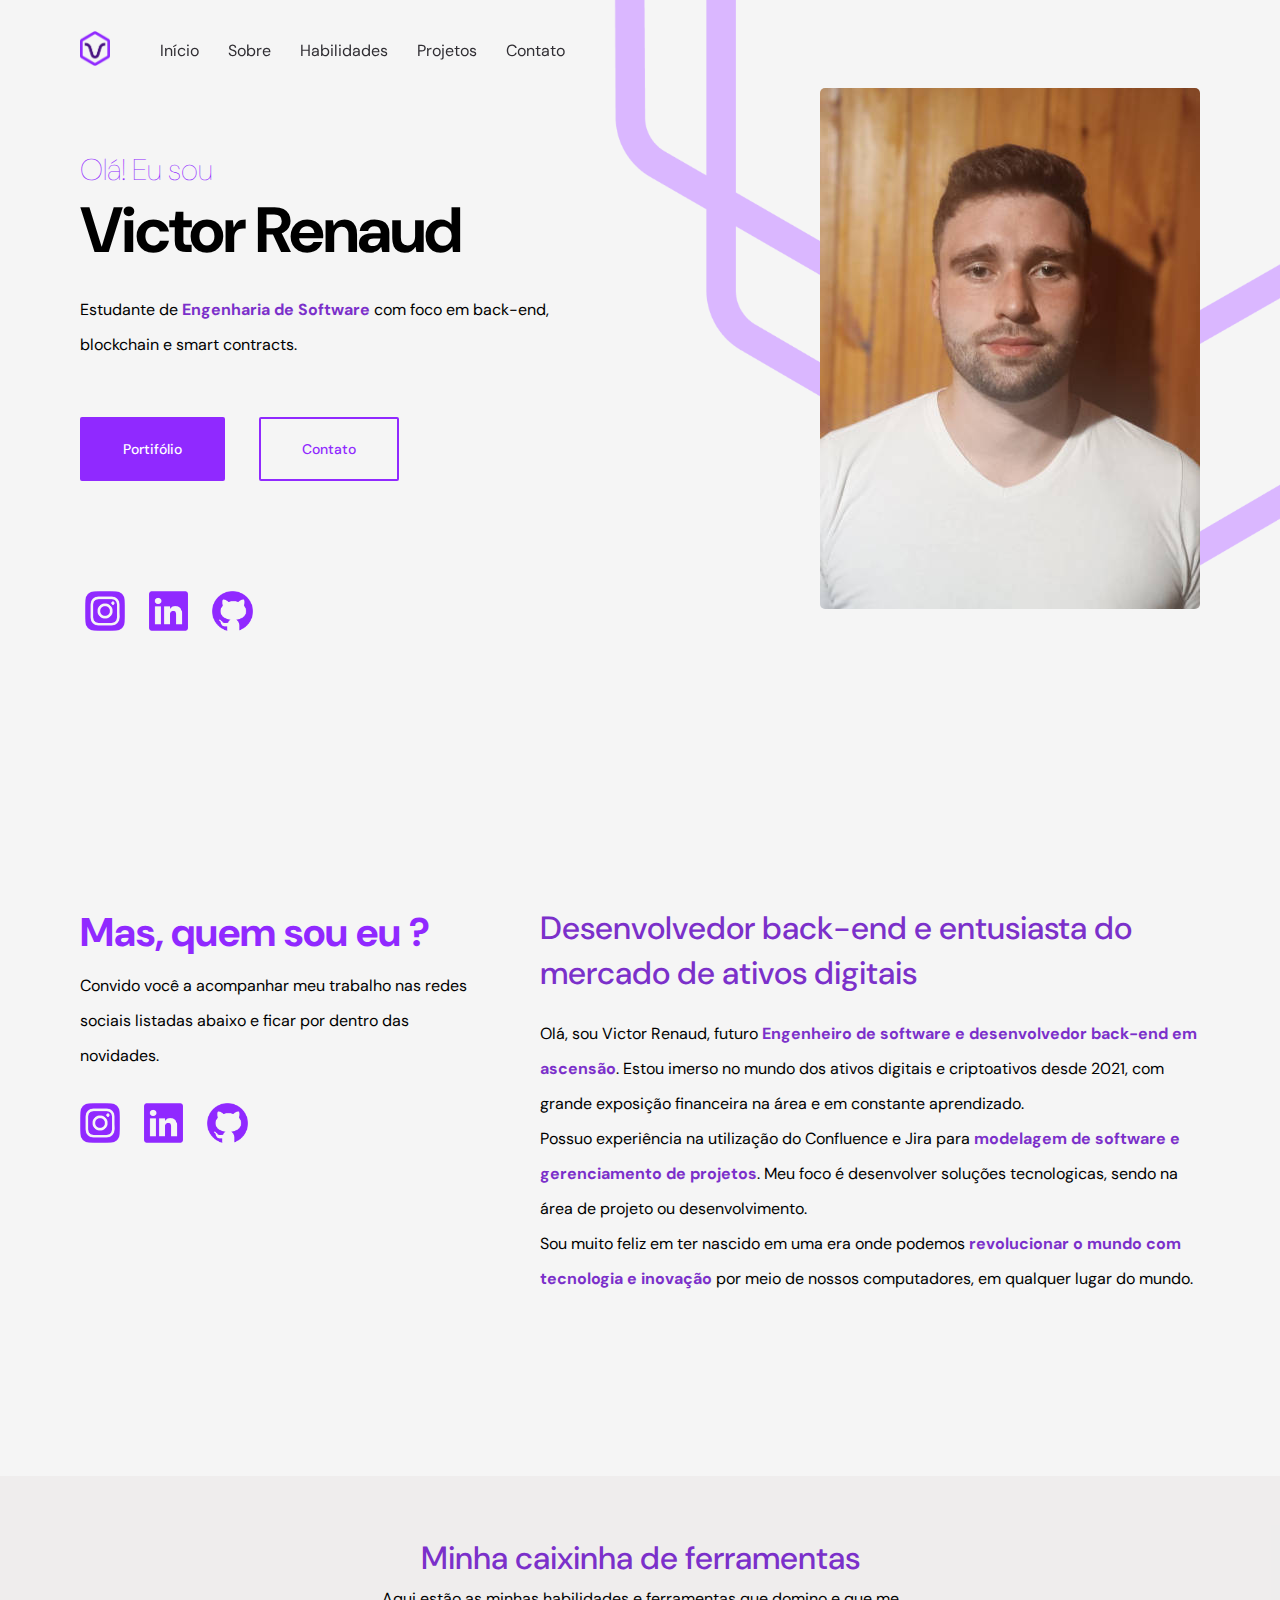
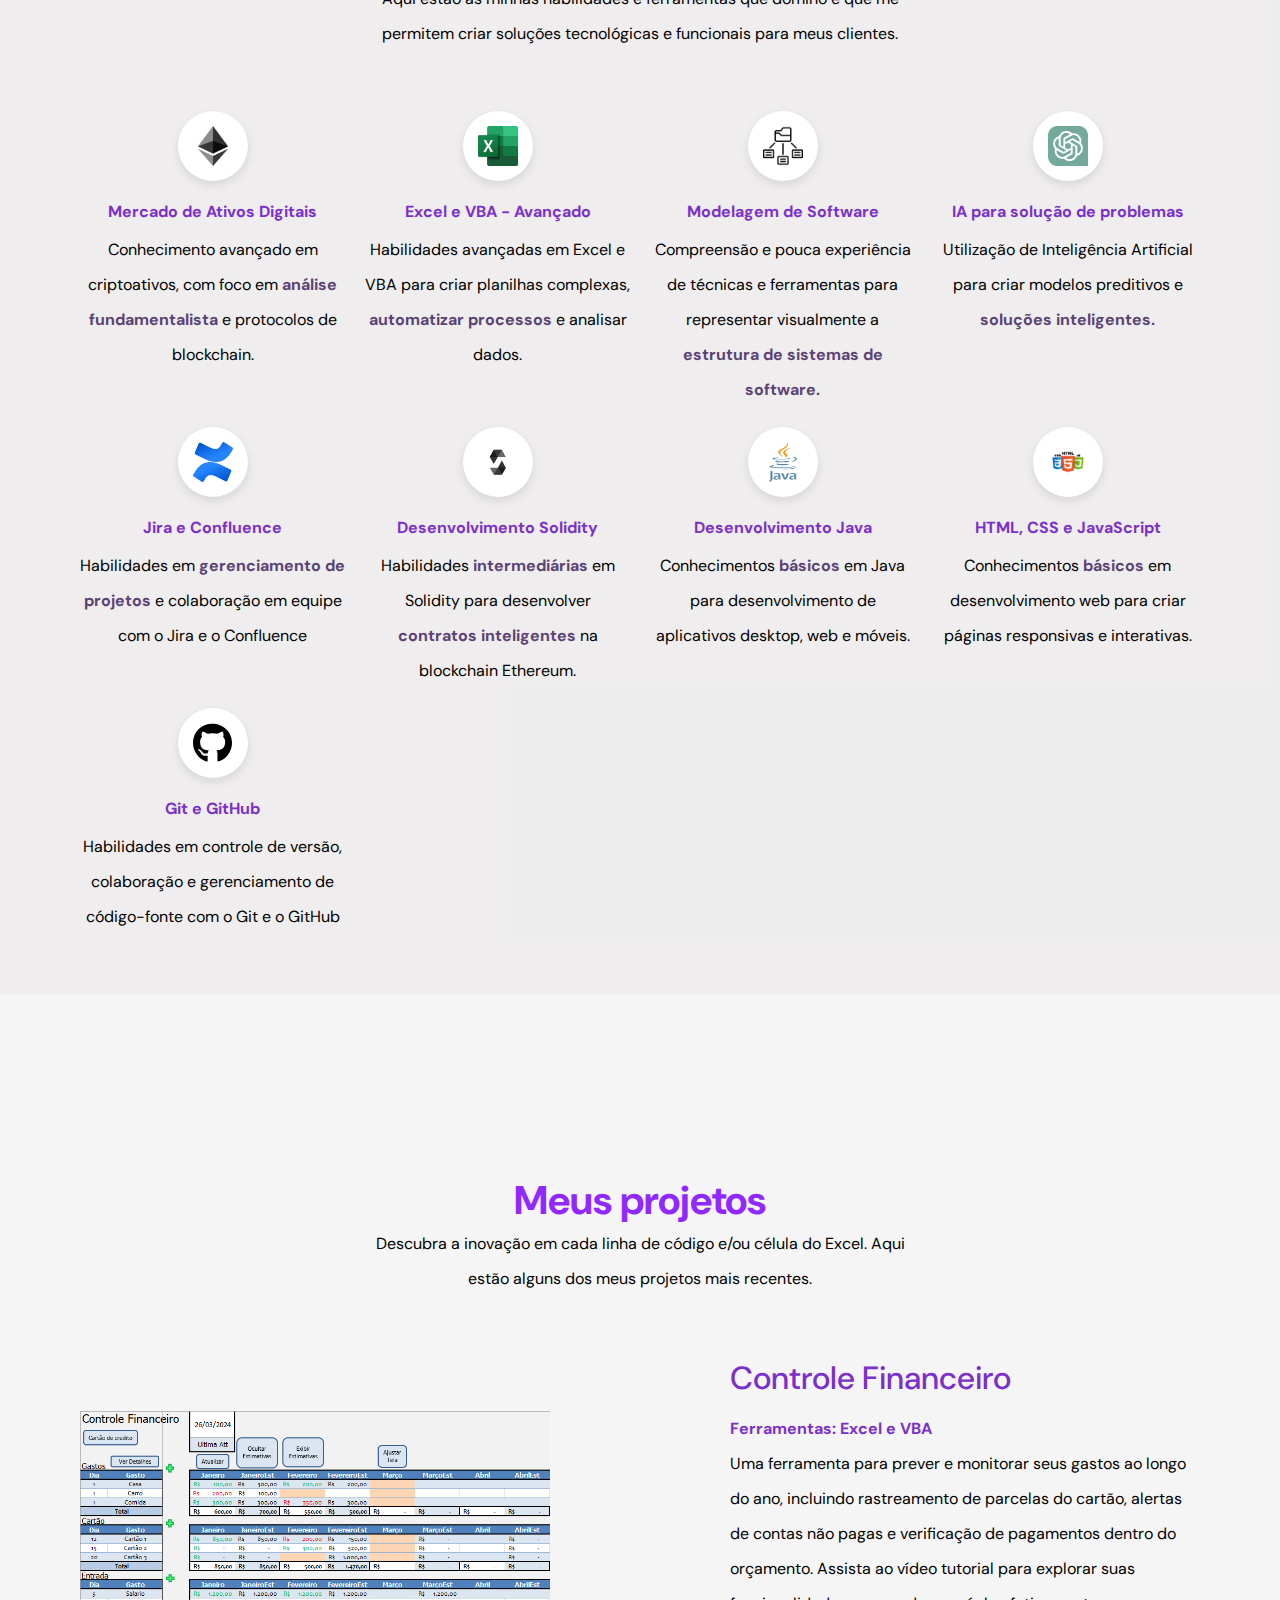
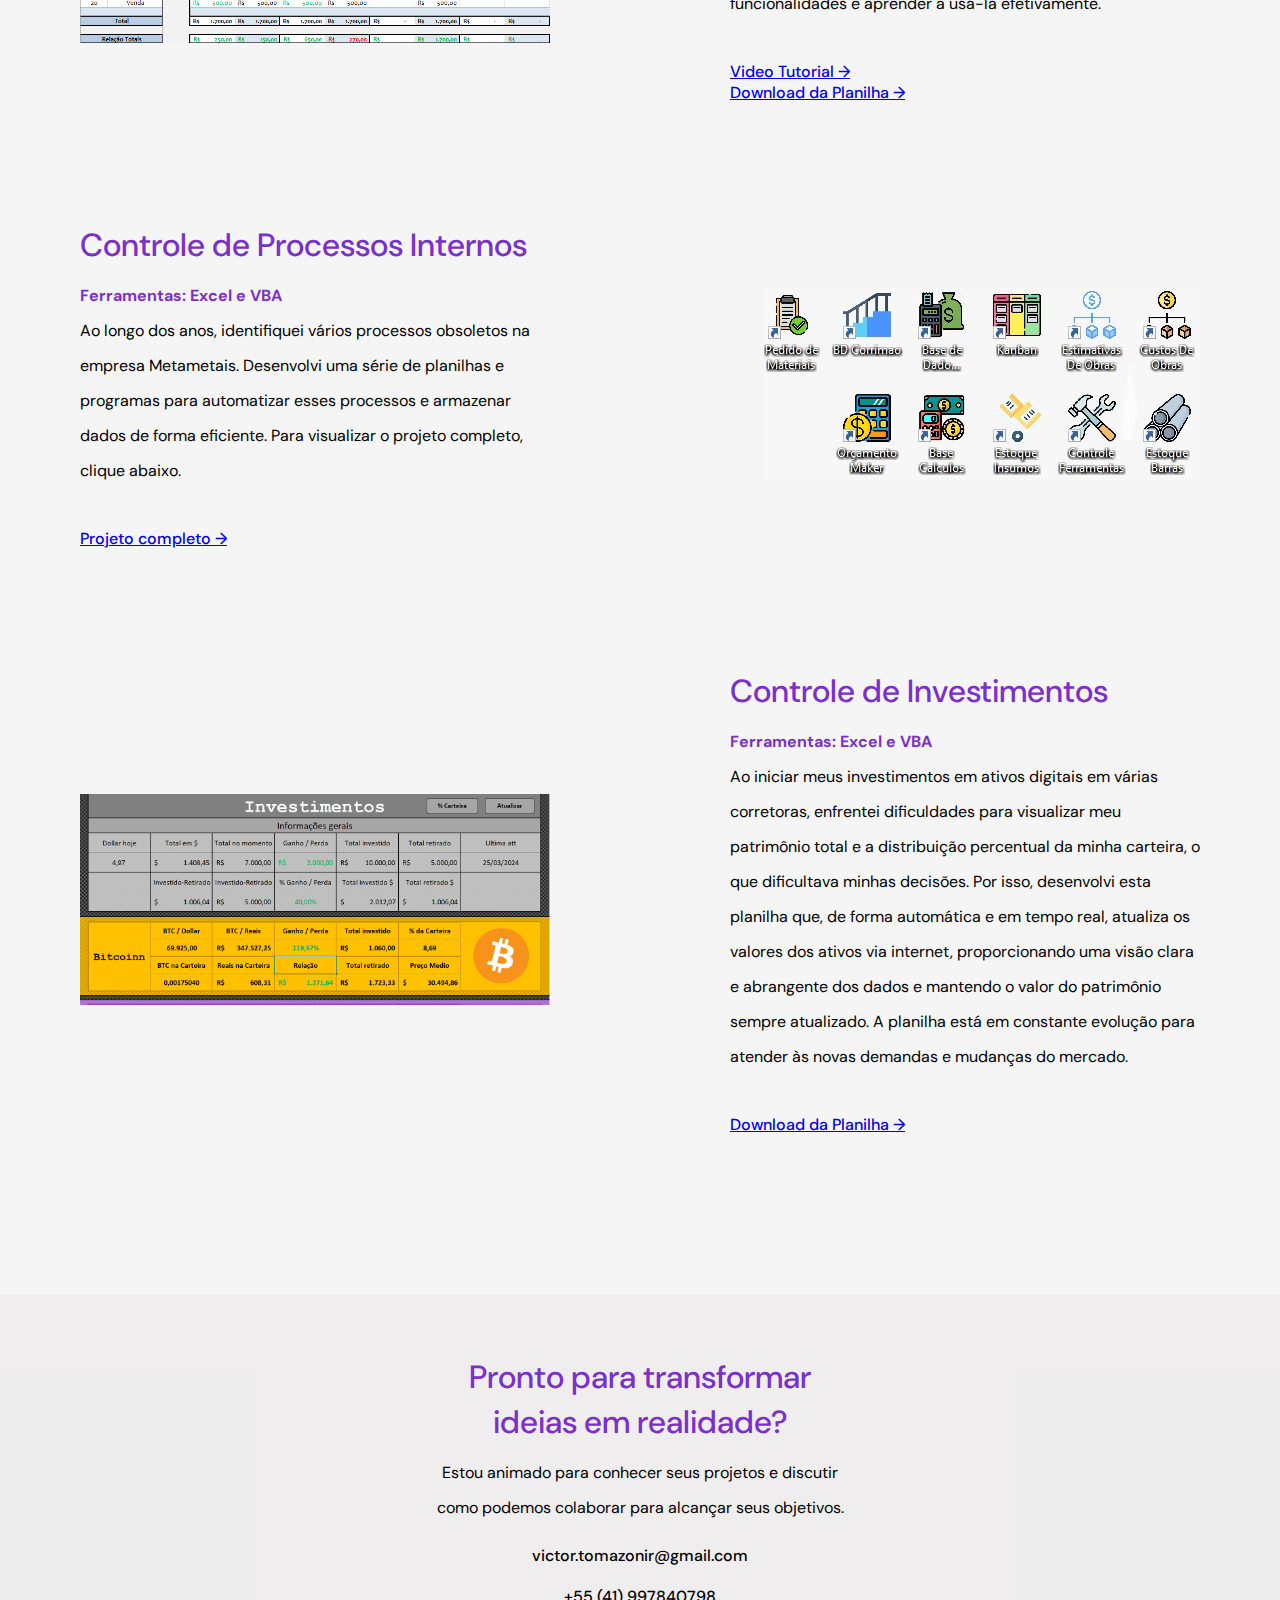
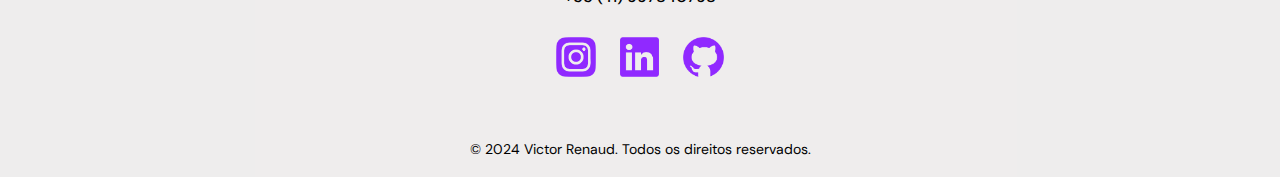
==== commit 537748fc: "1º versão completa" ====
--- a/index.html
+++ b/index.html
@@ -8,256 +8,258 @@
     <link rel="stylesheet" href="css/extends.css">
 </head>
 <body>
-
-    <!-- Nav Bar -->
-    <nav class="navbar">
-        <div class="navbar-content max-width mb-0">
-            <a href="index.html">
-                <img src="images/logo.png" alt="Victor Renaud" class="logo-victor">
-                <img src="images/logo-mobile.png" alt="Victor Renaud" class="logo-victor-mobile">
-            </a>
-            <ul class="navbar-links">
-                <li><a href="#header">Início</a></li>
-                <li><a href="#about">Sobre</a></li>
-                <li><a href="#skills">Habilidades</a></li>
-                <li><a href="#projects">Projetos</a></li>
-                <li><a href="#footer">Contato</a></li>
-            </ul>
-            <div class="navbar-mobile">
-                <img src="images/menu.svg" alt="menu" class="burguer">
-                <ul class="mobile-links">
-                    <li><a href="#header">Início</a></li>
-                    <li><a href="#about">Sobre</a></li>
-                    <li><a href="#skills">Habilidades</a></li>
-                    <li><a href="#projects">Projetos</a></li>
-                    <li><a href="#footer">Contato</a></li>
-                </ul>
-            </div>
-        </div>
-    </nav>
-
-    <!-- Header -->
-    <header id="header" class="max-width">
-        <div class="header-left">
-            <h2>Olá! Eu sou</h2>
-            <h1>Victor Renaud</h1>
-            <p>
-              Estudante de <strong>Engenharia de Software</strong> com foco em back-end, blockchain e smart contracts.
-            </p>
-            <a href="#projects" class="btn btn-first">Portifólio</a>
-            <a href="#footer" class="btn btn-second">Contato</a>
-            <ul class="social-media">
-              <li><a href="https://www.instagram.com/victor.tomazonir/?utm_source=qr&igsh=MTA2eGJ4dzFtenB2dQ%3D%3D" target="_blank"><img src="images/instagram-social.png"
-                    alt="Instagram"></a></li>
-              <li><a href="https://www.linkedin.com/in/victor-renaud-6728aa203/" target="_blank"><img src="images/linkedin-social.png"
-                    alt="Linkedin"></a></li>
-              <li><a href="https://github.com/VitoVito25" target="_blank"><img src="images/github-social.png"
-                    alt="GitHub"></a></li>
-            </ul>
-          </div>
-          <div class="header-right">
-            <div class="header-image">
-              <img src="images/profile-image.jpg" alt="Victor Renaud" class="profile-image">
-              <img src="images/profile-background.png" alt="background" class="profile-background">
-            </div>
-          </div>   
-    </header>
-
-    <!-- About -->
-    <section id="about" class="about max-width">
-        <div class="about-left">
-          <h2 class="secondary-title">Mas, quem sou eu ?</h2>
+  <!-- BackGround -->
+  <div class="background-image-container">
+    <img src="images/profile-background.png" alt="background" class="profile-background">
+  </div>
+
+  <!-- Nav Bar -->
+  <nav class="navbar">
+    <div class="navbar-content max-width mb-0">
+      <a href="index.html">
+        <img src="images/logo.png" alt="Victor Renaud" class="logo-victor">
+        <img src="images/logo-mobile.png" alt="Victor Renaud" class="logo-victor-mobile">
+      </a>
+      <ul class="navbar-links">
+        <li><a href="#header">Início</a></li>
+        <li><a href="#about">Sobre</a></li>
+        <li><a href="#skills">Habilidades</a></li>
+        <li><a href="#projects">Projetos</a></li>
+        <li><a href="#footer">Contato</a></li>
+      </ul>
+      <div class="navbar-mobile">
+        <img src="images/menu.svg" alt="menu" class="burguer">
+        <ul class="mobile-links">
+          <li><a href="#header">Início</a></li>
+          <li><a href="#about">Sobre</a></li>
+          <li><a href="#skills">Habilidades</a></li>
+          <li><a href="#projects">Projetos</a></li>
+          <li><a href="#footer">Contato</a></li>
+        </ul>
+      </div>
+    </div>
+  </nav>
+
+  <!-- Header -->
+  <header id="header" class="max-width">
+    <div class="header-left">
+      <h2>Olá! Eu sou</h2>
+      <h1>Victor Renaud</h1>
+      <p>
+        Estudante de <strong>Engenharia de Software</strong> com foco em back-end, blockchain e smart contracts.
+      </p>
+      <a href="#projects" class="btn btn-first">Portifólio</a>
+      <a href="#footer" class="btn btn-second">Contato</a>
+      <ul class="social-media">
+        <li><a href="https://www.instagram.com/victor.tomazonir/?utm_source=qr&igsh=MTA2eGJ4dzFtenB2dQ%3D%3D" target="_blank"><img src="images/instagram-social.png"
+              alt="Instagram"></a></li>
+        <li><a href="https://www.linkedin.com/in/victor-renaud-6728aa203/" target="_blank"><img src="images/linkedin-social.png"
+              alt="Linkedin"></a></li>
+        <li><a href="https://github.com/VitoVito25" target="_blank"><img src="images/github-social.png"
+              alt="GitHub"></a></li>
+      </ul>
+    </div>
+    <div class="header-right">
+    <div class="header-image">
+      <img src="images/profile-image.jpg" alt="Victor Renaud" class="profile-image">
+    </div>   
+  </header>
+
+  <!-- About -->
+  <section id="about" class="about max-width">
+    <div class="about-left">
+      <h2 class="secondary-title">Mas, quem sou eu ?</h2>
+      <p>
+        Convido você a acompanhar meu trabalho nas redes sociais listadas abaixo e ficar por dentro das novidades.
+      </p>
+      <ul class="social-media">
+        <li><a href="https://www.instagram.com/victor.tomazonir/?utm_source=qr&igsh=MTA2eGJ4dzFtenB2dQ%3D%3D" target="_blank"><img src="images/instagram-social.png"
+              alt="Instagram"></a></li>
+        <li><a href="https://www.linkedin.com/in/victor-renaud-6728aa203/" target="_blank"><img src="images/linkedin-social.png"
+              alt="Linkedin"></a></li>
+        <li><a href="https://github.com/VitoVito25" target="_blank"><img src="images/github-social.png"
+              alt="GitHub"></a></li>
+      </ul>
+    </div>
+    <div class="about-right">
+      <h3 class="tertiary-title mb-m">Desenvolvedor back-end e entusiasta do mercado de ativos digitais</h3>
+      <p>
+        Olá, sou Victor Renaud, futuro <strong>Engenheiro de software e desenvolvedor back-end em ascensão</strong>. Estou imerso no mundo dos ativos digitais e criptoativos desde 2021, com grande exposição financeira na área e em constante aprendizado.
+        <br>
+        Possuo experiência na utilização do Confluence e Jira para <strong>modelagem de software e gerenciamento de projetos</strong>. Meu foco é desenvolver soluções tecnologicas, sendo na área de projeto ou desenvolvimento.
+        <br>
+        Sou muito feliz em ter nascido em uma era onde podemos <strong>revolucionar o mundo com tecnologia e inovação</strong> por meio de nossos computadores, em qualquer lugar do mundo.
+      </p>
+    </div>
+  </section>
+
+  <!-- Skills -->
+  <section class="skills" id="skills">
+    <div class="skills-content max-width">
+      <h2 class="tertiary-title">Minha caixinha de ferramentas</h2>
+      <p class="description"> Aqui estão as minhas habilidades e ferramentas que domino e que me permitem criar soluções
+        tecnológicas e funcionais para meus clientes.
+      </p>
+      <ul>
+
+        <li class="skills-item">
+          <div class="image-container">
+            <img src="images/eth-skill.png" alt="eth logo" class="image-logo">
+          </div>
+          <h3 class="skill-title">Mercado de Ativos Digitais</h3>
+          <p>Conhecimento avançado em criptoativos, com foco em <strong class="strong-skill">análise fundamentalista</strong> e protocolos de blockchain.</p>
+        </li>
+
+        <li class="skills-item">
+          <div class="image-container">
+            <img src="images/excel-skill.webp" alt="excel logo" class="image-logo">
+          </div>
+          <h3 class="skill-title">Excel e VBA - Avançado</h3>
+          <p>Habilidades avançadas em Excel e VBA para criar planilhas complexas, <strong class="strong-skill">automatizar processos</strong> e analisar dados.</p>
+        </li>
+
+        <li class="skills-item">
+          <div class="image-container">
+            <img src="images/modelagem-skill.png" alt="modelagem logo" class="image-logo">
+          </div>
+          <h3 class="skill-title">Modelagem de Software</h3>
+          <p>Compreensão e pouca experiência de técnicas e ferramentas para representar visualmente a <strong class="strong-skill">estrutura de sistemas de software.</strong></p>
+        </li>
+
+        <li class="skills-item">
+          <div class="image-container">
+            <img src="images/gpt-skill.png" alt="gpt logo" class="image-logo">
+          </div>
+          <h3 class="skill-title">IA para solução de problemas</h3>
+          <p>Utilização de Inteligência Artificial para criar modelos preditivos e <strong class="strong-skill">soluções inteligentes.</strong></p>
+        </li>
+
+        <li class="skills-item">
+          <div class="image-container">
+            <img src="images/confluence-skill.png" alt="confluence logo" class="image-logo">
+          </div>
+          <h3 class="skill-title">Jira e Confluence</h3>
+          <p>Habilidades em <strong class="strong-skill">gerenciamento de projetos</strong> e colaboração em equipe com o Jira e o Confluence</p>
+        </li>
+
+        <li class="skills-item">
+          <div class="image-container">
+            <img src="images/solidity-skill.svg" alt="solidity logo" class="image-logo">
+          </div>
+          <h3 class="skill-title">Desenvolvimento Solidity</h3>
+          <p>Habilidades <strong class="strong-skill">intermediárias</strong> em Solidity para desenvolver <strong class="strong-skill"> contratos inteligentes</strong> na blockchain Ethereum.</p>
+        </li>
+
+        <li class="skills-item">
+          <div class="image-container">
+            <img src="images/java-skill.jpg" alt="java logo" class="image-logo">
+          </div>
+          <h3 class="skill-title">Desenvolvimento Java</h3>
+          <p>Conhecimentos <strong class="strong-skill">básicos</strong> em Java para desenvolvimento de aplicativos desktop, web e móveis.</p>
+        </li>
+
+        <li class="skills-item">
+          <div class="image-container">
+            <img src="images/web-skill.png" alt="web logo" class="image-logo">
+          </div>
+          <h3 class="skill-title">HTML, CSS e JavaScript</h3>
+          <p>Conhecimentos <strong class="strong-skill">básicos</strong> em desenvolvimento web para criar páginas responsivas e interativas.</p>
+        </li>
+
+        <li class="skills-item">
+          <div class="image-container">
+            <img src="images/github-skill.svg" alt="github logo" class="image-logo">
+          </div>
+          <h3 class="skill-title">Git e GitHub</h3>
+          <p>Habilidades em controle de versão, colaboração e gerenciamento de código-fonte com o Git e o GitHub</p>
+        </li>
+        
+      </ul>
+    </div>
+  </section>
+
+  <!-- Projects-->
+  <section class="projects max-width" id="projects">
+    <div class="projects-content">
+      <h2 class="secondary-title">Meus projetos</h2>
+      <p>
+        Descubra a inovação em cada linha de código e/ou célula do Excel. Aqui estão alguns dos meus projetos mais recentes.
+      </p>
+    </div>
+    <ul>
+      <li>
+        <div class="image">
+          <img src="images/finanças-project.png" alt="Gerenciamento de tarefas">
+        </div>
+        <div class="projects-info">
+          <h3 class="tertiary-title">Controle Financeiro</h3>
           <p>
-            Convido você a acompanhar meu trabalho nas redes sociais listadas abaixo e ficar por dentro das novidades.
+            <strong>Ferramentas: Excel e VBA</strong>
+            <br>
+            Uma ferramenta para prever e monitorar seus gastos ao longo do ano, incluindo rastreamento de parcelas do cartão, alertas de contas não pagas e verificação de pagamentos dentro do orçamento. Assista ao vídeo tutorial para explorar suas funcionalidades e aprender a usá-la efetivamente.
           </p>
-          <ul class="social-media">
-            <li><a href="https://www.instagram.com/victor.tomazonir/?utm_source=qr&igsh=MTA2eGJ4dzFtenB2dQ%3D%3D" target="_blank"><img src="images/instagram-social.png"
-                  alt="Instagram"></a></li>
-            <li><a href="https://www.linkedin.com/in/victor-renaud-6728aa203/" target="_blank"><img src="images/linkedin-social.png"
-                  alt="Linkedin"></a></li>
-            <li><a href="https://github.com/VitoVito25" target="_blank"><img src="images/github-social.png"
-                  alt="GitHub"></a></li>
-          </ul>
-        </div>
-        <div class="about-right">
-          <h3 class="tertiary-title mb-m">Desenvolvedor back-end e entusiasta do mercado de ativos digitais</h3>
+          <a href="https://www.youtube.com/watch?v=Saq8D2zR6BQ&ab_channel=VictorRenaud" target="_blank">Video Tutorial &rarr;</a>
+          <br>
+          <a href="planilhas-portifolio/Finanças 1.0.xlsm" target="_blank">Download da Planilha &rarr;</a>
+        </div>
+      </li>
+      <li class="projects-reversed-list">
+        <div class="image">
+          <img src="images/controle-meta-project.jpg" alt="controle-meta">
+        </div>
+        <div class="projects-info">
+          <h3 class="tertiary-title">Controle de Processos Internos</h3>
           <p>
-            Olá, sou Victor Renaud, futuro <strong>Engenheiro de software e desenvolvedor back-end em ascensão</strong>. Estou imerso no mundo dos ativos digitais e criptoativos desde 2021, com grande exposição financeira na área e em constante aprendizado.
+            <strong>Ferramentas: Excel e VBA</strong>
             <br>
-            Possuo experiência na utilização do Confluence e Jira para <strong>modelagem de software e gerenciamento de projetos</strong>. Meu foco é desenvolver soluções tecnologicas, sendo na área de projeto ou desenvolvimento.
+            Ao longo dos anos, identifiquei vários processos obsoletos na empresa Metametais. Desenvolvi uma série de planilhas e programas para automatizar esses processos e armazenar dados de forma eficiente. Para visualizar o projeto completo, clique abaixo.
+          </p>
+          <a href="pages-html/project-metametais.html" target="_blank">Projeto completo &rarr;</a>
+        </div>
+      </li>
+      <li>
+        <div class="image">
+          <img src="images/investimento-project.png" alt="delivery">
+        </div>
+        <div class="projects-info">
+          <h3 class="tertiary-title">Controle de Investimentos</h3>
+          <p>
+            <strong>Ferramentas: Excel e VBA</strong>
             <br>
-            Sou muito feliz em ter nascido em uma era onde podemos <strong>revolucionar o mundo com tecnologia e inovação</strong> por meio de nossos computadores, em qualquer lugar do mundo.
+            Ao iniciar meus investimentos em ativos digitais em várias corretoras, enfrentei dificuldades para visualizar meu patrimônio total e a distribuição percentual da minha carteira, o que dificultava minhas decisões. Por isso, desenvolvi esta planilha que, de forma automática e em tempo real, atualiza os valores dos ativos via internet, proporcionando uma visão clara e abrangente dos dados e mantendo o valor do patrimônio sempre atualizado. A planilha está em constante evolução para atender às novas demandas e mudanças do mercado.
           </p>
-        </div>
-    </section>
-
-    <!-- Skills -->
-    <section class="skills" id="skills">
-        <div class="skills-content max-width">
-          <h2 class="tertiary-title">Minha caixinha de ferramentas</h2>
-          <p class="description"> Aqui estão as minhas habilidades e ferramentas que domino e que me permitem criar soluções
-            tecnológicas e funcionais para meus clientes.
-          </p>
-          <ul>
-
-            <li class="skills-item">
-              <div class="image-container">
-                <img src="images/eth-skill.png" alt="eth logo" class="image-logo">
-              </div>
-              <h3 class="skill-title">Mercado de Ativos Digitais</h3>
-              <p>Conhecimento avançado em criptoativos, com foco em <strong class="strong-skill">análise fundamentalista</strong> e protocolos de blockchain.</p>
-            </li>
-
-            <li class="skills-item">
-              <div class="image-container">
-                <img src="images/excel-skill.webp" alt="excel logo" class="image-logo">
-              </div>
-              <h3 class="skill-title">Excel e VBA - Avançado</h3>
-              <p>Habilidades avançadas em Excel e VBA para criar planilhas complexas, <strong class="strong-skill">automatizar processos</strong> e analisar dados.</p>
-            </li>
-
-            <li class="skills-item">
-              <div class="image-container">
-                <img src="images/modelagem-skill.png" alt="modelagem logo" class="image-logo">
-              </div>
-              <h3 class="skill-title">Modelagem de Software</h3>
-              <p>Compreensão e pouca experiência de técnicas e ferramentas para representar visualmente a <strong class="strong-skill">estrutura de sistemas de software.</strong></p>
-            </li>
-
-            <li class="skills-item">
-              <div class="image-container">
-                <img src="images/gpt-skill.png" alt="gpt logo" class="image-logo">
-              </div>
-              <h3 class="skill-title">IA para solução de problemas</h3>
-              <p>Utilização de Inteligência Artificial para criar modelos preditivos e <strong class="strong-skill">soluções inteligentes.</strong></p>
-            </li>
-
-            <li class="skills-item">
-              <div class="image-container">
-                <img src="images/confluence-skill.png" alt="confluence logo" class="image-logo">
-              </div>
-              <h3 class="skill-title">Jira e Confluence</h3>
-              <p>Habilidades em <strong class="strong-skill">gerenciamento de projetos</strong> e colaboração em equipe com o Jira e o Confluence</p>
-            </li>
-
-            <li class="skills-item">
-              <div class="image-container">
-                <img src="images/solidity-skill.svg" alt="solidity logo" class="image-logo">
-              </div>
-              <h3 class="skill-title">Desenvolvimento Solidity</h3>
-              <p>Habilidades <strong class="strong-skill">intermediárias</strong> em Solidity para desenvolver <strong class="strong-skill"> contratos inteligentes</strong> na blockchain Ethereum.</p>
-            </li>
-
-            <li class="skills-item">
-              <div class="image-container">
-                <img src="images/java-skill.jpg" alt="java logo" class="image-logo">
-              </div>
-              <h3 class="skill-title">Desenvolvimento Java</h3>
-              <p>Conhecimentos <strong class="strong-skill">básicos</strong> em Java para desenvolvimento de aplicativos desktop, web e móveis.</p>
-            </li>
-
-            <li class="skills-item">
-              <div class="image-container">
-                <img src="images/web-skill.png" alt="web logo" class="image-logo">
-              </div>
-              <h3 class="skill-title">HTML, CSS e JavaScript</h3>
-              <p>Conhecimentos <strong class="strong-skill">básicos</strong> em desenvolvimento web para criar páginas responsivas e interativas.</p>
-            </li>
-
-            <li class="skills-item">
-              <div class="image-container">
-                <img src="images/github-skill.svg" alt="github logo" class="image-logo">
-              </div>
-              <h3 class="skill-title">Git e GitHub</h3>
-              <p>Habilidades em controle de versão, colaboração e gerenciamento de código-fonte com o Git e o GitHub</p>
-            </li>
-           
-          </ul>
-        </div>
-    </section>
-
-    <!-- Projects-->
-    <section class="projects max-width" id="projects">
-        <div class="projects-content">
-          <h2 class="secondary-title">Meus projetos</h2>
-          <p>
-            Descubra a inovação em cada linha de código e/ou célula do Excel. Aqui estão alguns dos meus projetos mais recentes.
-          </p>
-        </div>
-        <ul>
-          <li>
-            <div class="image">
-              <img src="images/finanças-project.png" alt="Gerenciamento de tarefas">
-            </div>
-            <div class="projects-info">
-              <h3 class="tertiary-title">Controle Financeiro</h3>
-              <p>
-                <strong>Ferramentas: Excel e VBA</strong>
-                <br>
-                Uma ferramenta para prever e monitorar seus gastos ao longo do ano, incluindo rastreamento de parcelas do cartão, alertas de contas não pagas e verificação de pagamentos dentro do orçamento. Assista ao vídeo tutorial para explorar suas funcionalidades e aprender a usá-la efetivamente.
-              </p>
-              <a href="https://www.youtube.com/watch?v=Saq8D2zR6BQ&ab_channel=VictorRenaud" target="_blank">Video Tutorial &rarr;</a>
-              <br>
-              <a href="planilhas-portifolio/Finanças 1.0.xlsm" target="_blank">Download da Planilha &rarr;</a>
-            </div>
-          </li>
-          <li class="projects-reversed-list">
-            <div class="image">
-              <img src="images/controle-meta-project.jpg" alt="controle-meta">
-            </div>
-            <div class="projects-info">
-              <h3 class="tertiary-title">Controle de Processos Metametais</h3>
-              <p>
-                <strong>Ferramentas: Excel e VBA</strong>
-                <br>
-                Ao longo dos anos, identifiquei vários processos obsoletos na empresa Metametais. Desenvolvi uma série de planilhas e programas para automatizar esses processos e armazenar dados de forma eficiente. Para visualizar o projeto completo, clique abaixo.
-              </p>
-              <a href="pages-html/project-metametais.html" target="_blank">Projeto completo &rarr;</a>
-            </div>
-          </li>
-          <li>
-            <div class="image">
-              <img src="images/investimento-project.png" alt="delivery">
-            </div>
-            <div class="projects-info">
-              <h3 class="tertiary-title">Controle de Investimentos</h3>
-              <p>
-                <strong>Ferramentas: Excel e VBA</strong>
-                <br>
-                Ao iniciar meus investimentos em ativos digitais em várias corretoras, enfrentei dificuldades para visualizar meu patrimônio total e a distribuição percentual da minha carteira, o que dificultava minhas decisões. Por isso, desenvolvi esta planilha que, de forma automática e em tempo real, atualiza os valores dos ativos via internet, proporcionando uma visão clara e abrangente dos dados e mantendo o valor do patrimônio sempre atualizado. A planilha está em constante evolução para atender às novas demandas e mudanças do mercado.
-              </p>
-              <a href="planilhas-portifolio/Crypto Ultimate 1.3.xlsm" target="_blank">Download da Planilha  &rarr;</a>
-            </div>
-          </li>
-        </ul>
-    </section>
-
-    <!-- Footer -->
-    <footer id="footer">
-        <div class="footer-content max-width mb-0">
-          <h2 class="tertiary-title mb-s">Pronto para transformar ideias em realidade?</h2>
-          <p class="mb-m">
-            Estou animado para conhecer seus projetos e discutir como podemos colaborar para alcançar seus objetivos. </p>
-          <div class="footer-contact mb-m">
-            <span class="mb-m">victor.tomazonir@gmail.com</span>
-            <span> +55 (41) 997840798</span>
-          </div>
-          <ul class="social-media mb-l">
-            <li><a href="https://www.instagram.com/victor.tomazonir/?utm_source=qr&igsh=MTA2eGJ4dzFtenB2dQ%3D%3D" target="_blank"><img src="images/instagram-social.png"
-                  alt="Instagram"></a></li>
-            <li><a href="https://www.linkedin.com/in/victor-renaud-6728aa203/" target="_blank"><img src=" images/linkedin-social.png"
-                  alt="Linkedin"></a></li>
-            <li><a href="https://github.com/VitoVito25" target="_blank"><img src="images/github-social.png"
-                  alt="GitHub"></a></li>
-          </ul>
-          <p class="footer-copyright">
-            © 2024 Victor Renaud. Todos os direitos reservados.
-          </p>
-        </div>
-    </footer>
-
-    <!-- Puxando Script -->
-    <script src="scripts/index.js"></script>
+          <a href="planilhas-portifolio/Crypto Ultimate 1.3.xlsm" target="_blank">Download da Planilha  &rarr;</a>
+        </div>
+      </li>
+    </ul>
+  </section>
+
+  <!-- Footer -->
+  <footer id="footer">
+    <div class="footer-content max-width mb-0">
+      <h2 class="tertiary-title mb-s">Pronto para transformar ideias em realidade?</h2>
+      <p class="mb-m">
+        Estou animado para conhecer seus projetos e discutir como podemos colaborar para alcançar seus objetivos. </p>
+      <div class="footer-contact mb-m">
+        <span class="mb-m">victor.tomazonir@gmail.com</span>
+        <span> +55 (41) 997840798</span>
+      </div>
+      <ul class="social-media mb-l">
+        <li><a href="https://www.instagram.com/victor.tomazonir/?utm_source=qr&igsh=MTA2eGJ4dzFtenB2dQ%3D%3D" target="_blank"><img src="images/instagram-social.png"
+              alt="Instagram"></a></li>
+        <li><a href="https://www.linkedin.com/in/victor-renaud-6728aa203/" target="_blank"><img src=" images/linkedin-social.png"
+              alt="Linkedin"></a></li>
+        <li><a href="https://github.com/VitoVito25" target="_blank"><img src="images/github-social.png"
+              alt="GitHub"></a></li>
+      </ul>
+      <p class="footer-copyright">
+        © 2024 Victor Renaud. Todos os direitos reservados.
+      </p>
+    </div>
+  </footer>
+
+  <!-- Puxando Script -->
+  <script src="scripts/index.js"></script>
 
 </body>
 </html>--- a/css/extends.css
+++ b/css/extends.css
@@ -8,4 +8,5 @@
 @import url('components/about.css');
 @import url('components/skills.css');
 @import url('components/projects.css');
-@import url('components/footer.css');+@import url('components/footer.css');
+@import url('components/background.css');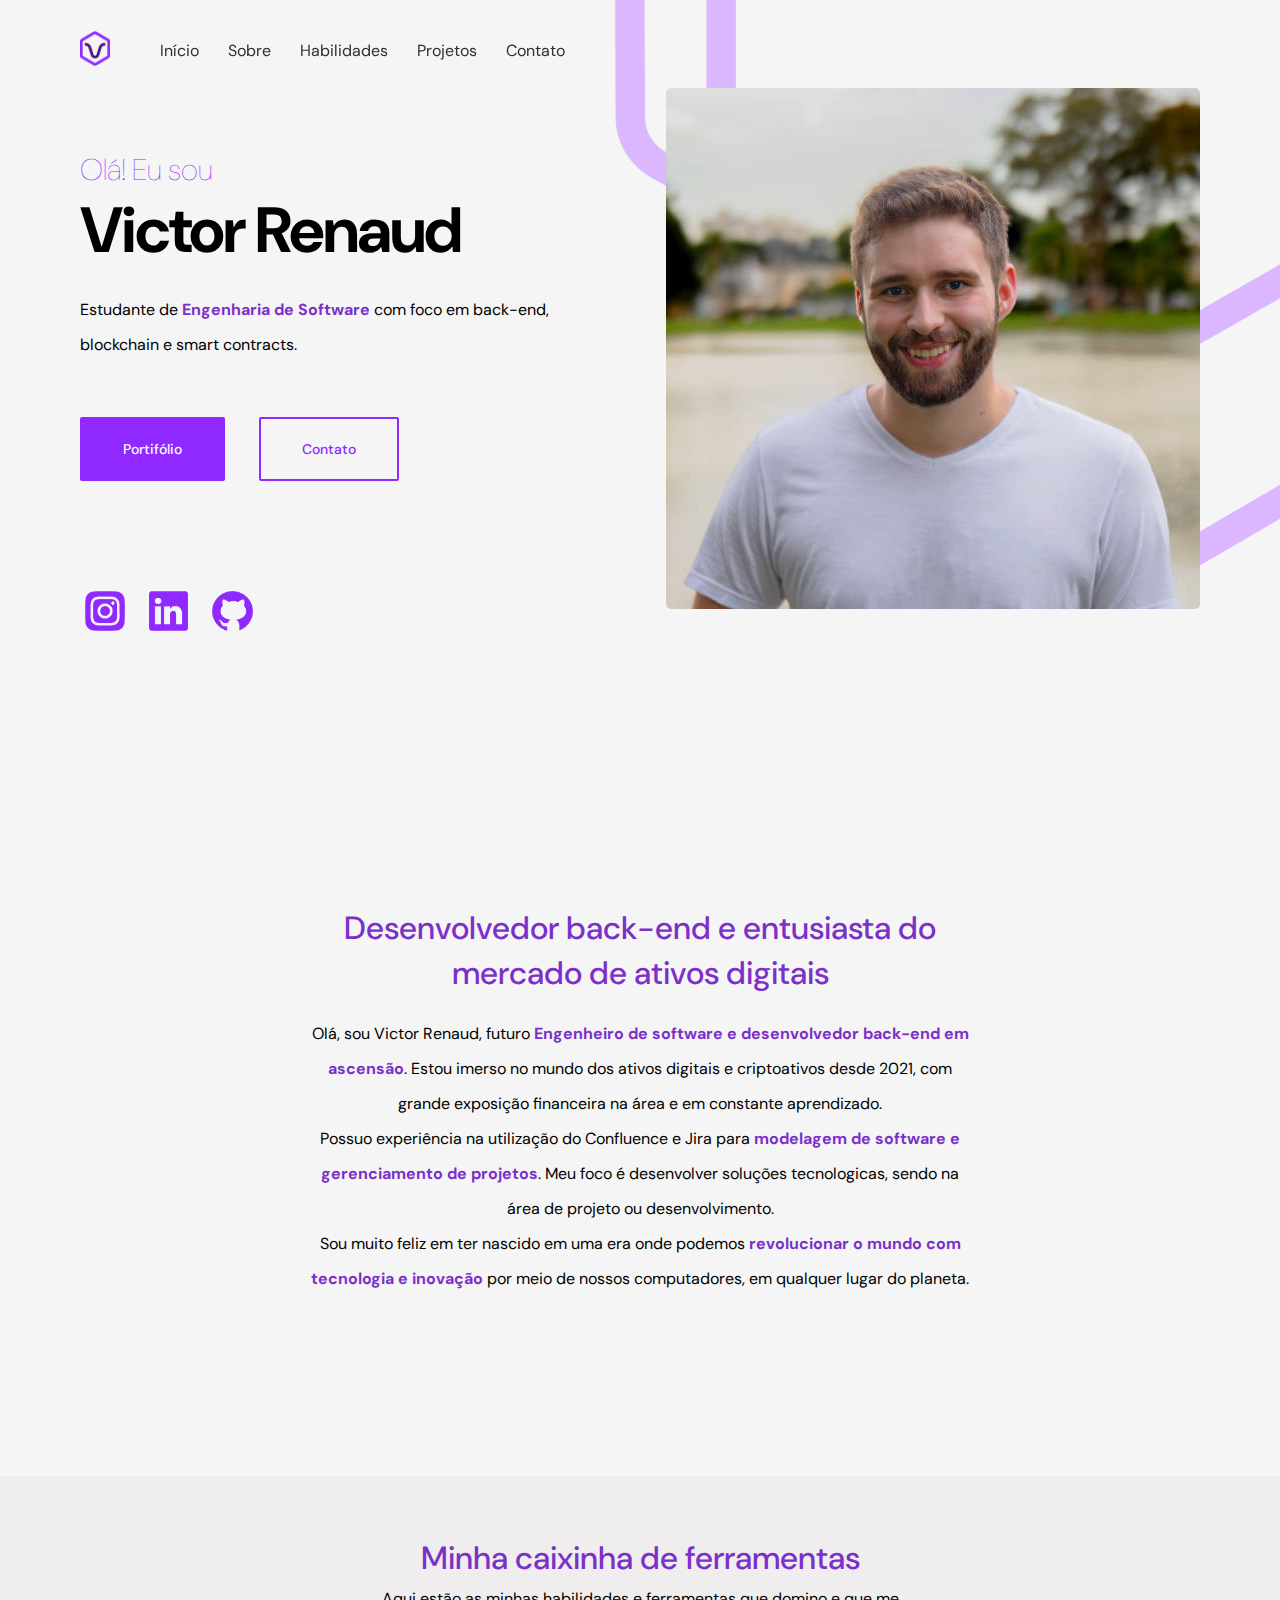
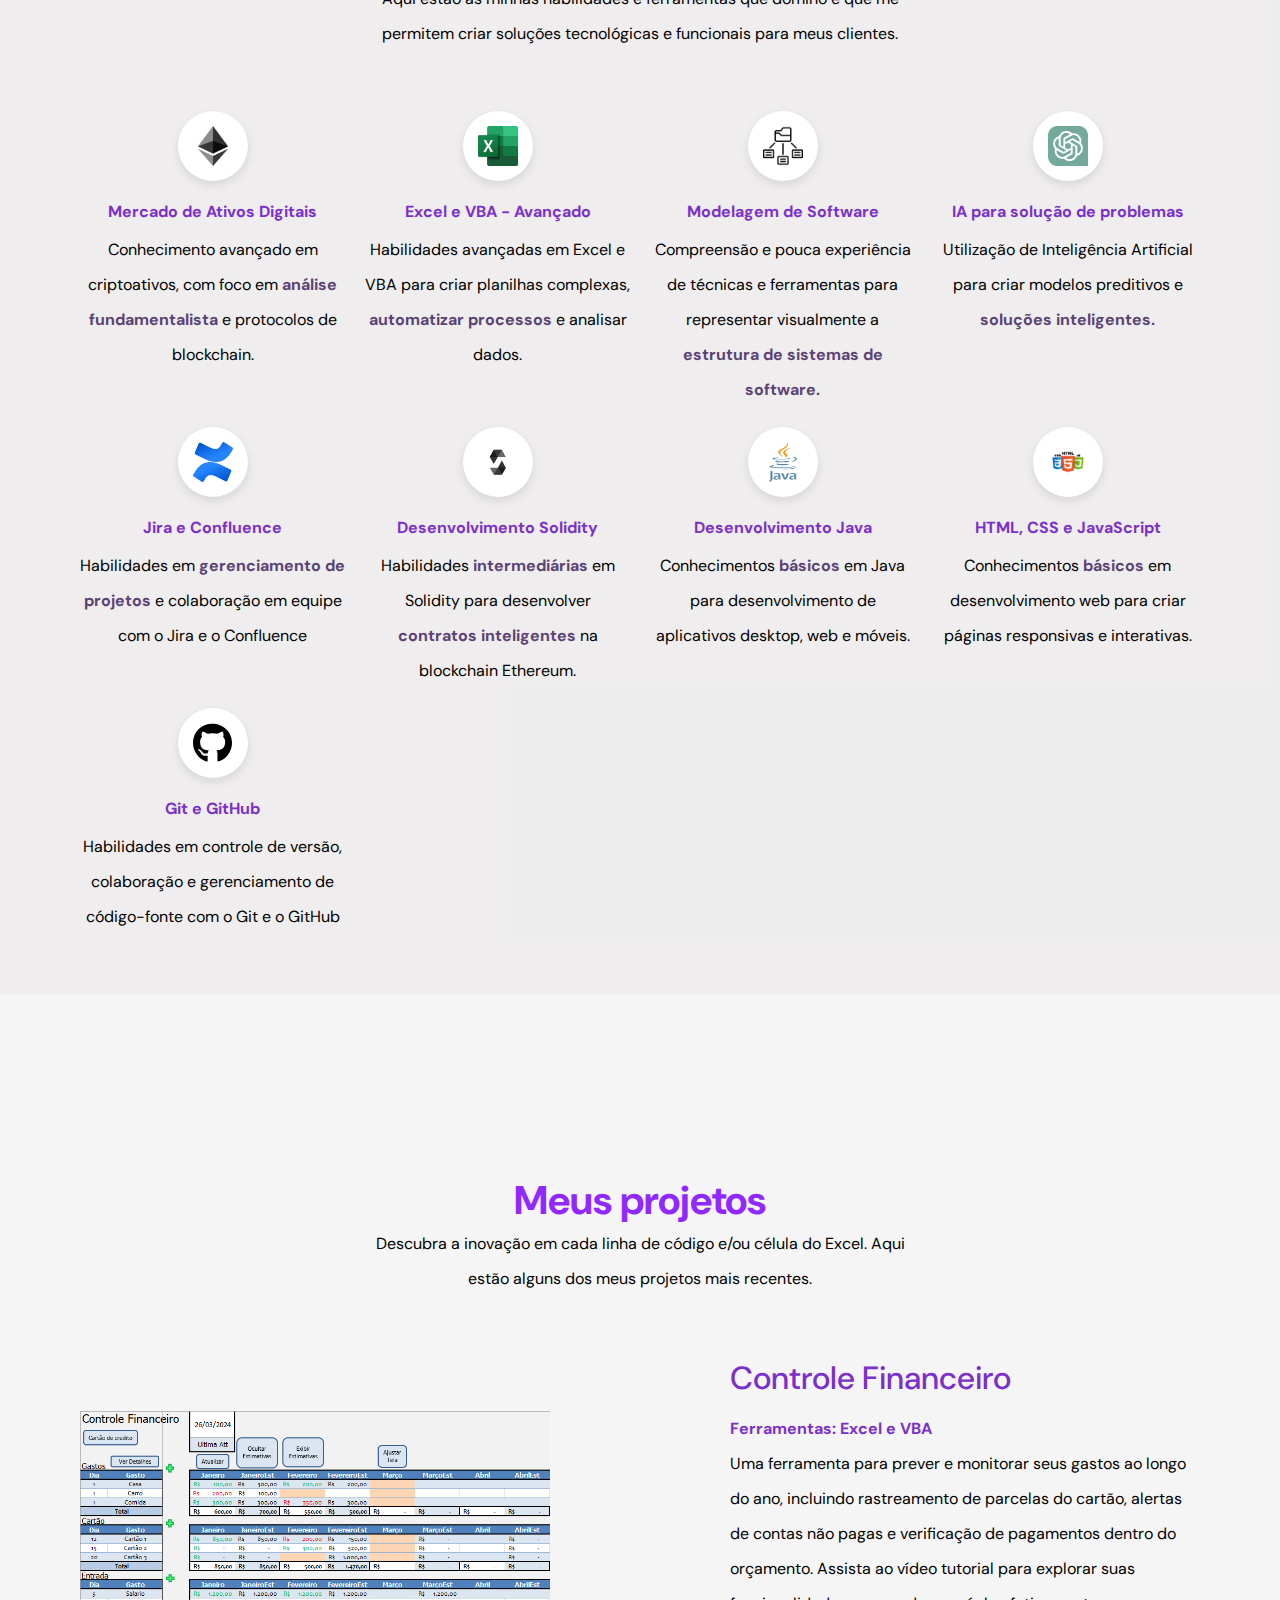
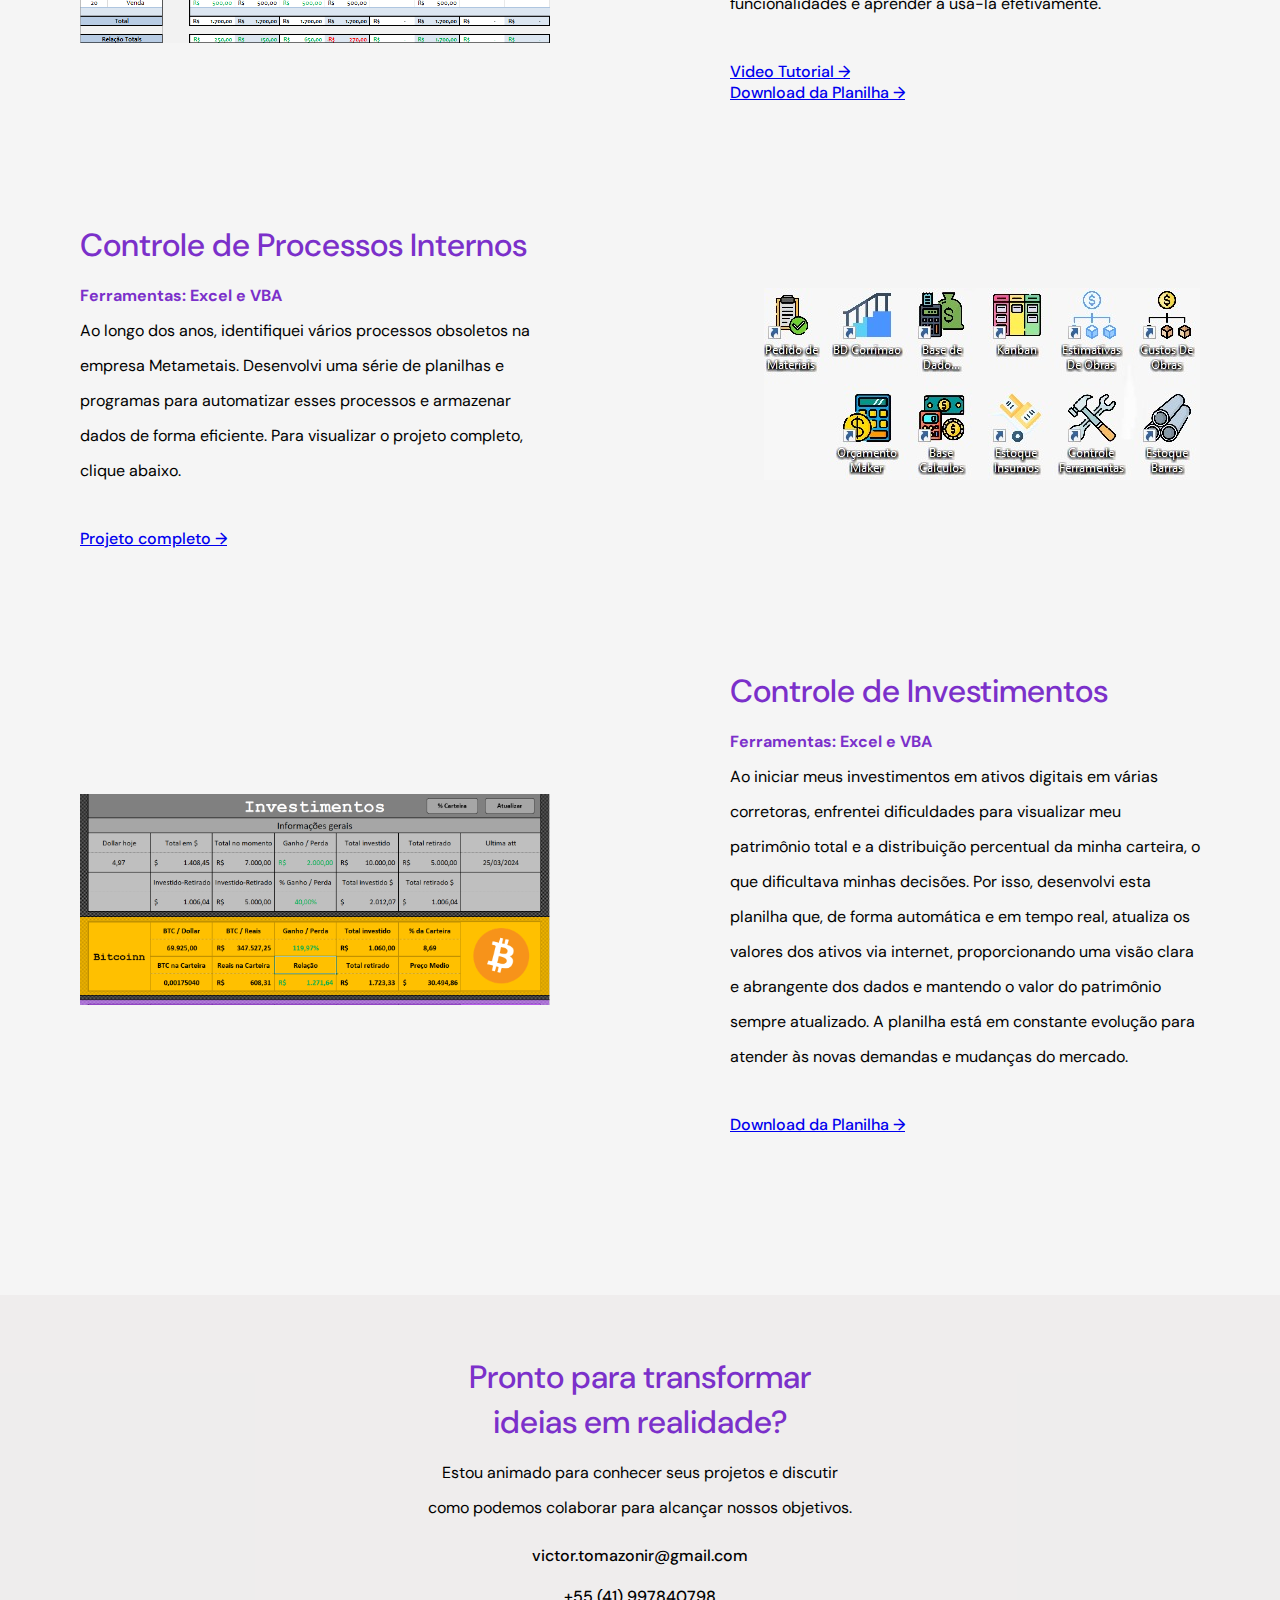
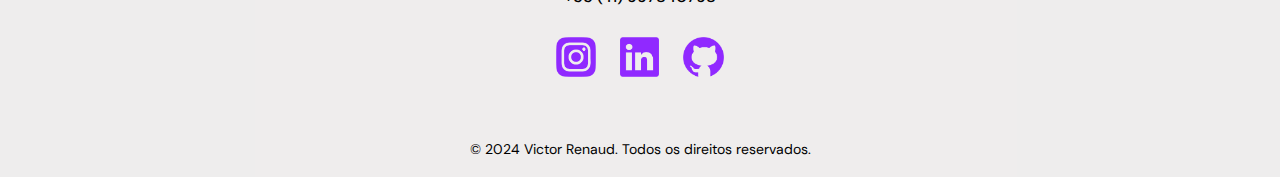
==== commit 7e351eaf: "Foto nova e ajustes design" ====
--- a/index.html
+++ b/index.html
@@ -67,28 +67,14 @@
 
   <!-- About -->
   <section id="about" class="about max-width">
-    <div class="about-left">
-      <h2 class="secondary-title">Mas, quem sou eu ?</h2>
-      <p>
-        Convido você a acompanhar meu trabalho nas redes sociais listadas abaixo e ficar por dentro das novidades.
-      </p>
-      <ul class="social-media">
-        <li><a href="https://www.instagram.com/victor.tomazonir/?utm_source=qr&igsh=MTA2eGJ4dzFtenB2dQ%3D%3D" target="_blank"><img src="images/instagram-social.png"
-              alt="Instagram"></a></li>
-        <li><a href="https://www.linkedin.com/in/victor-renaud-6728aa203/" target="_blank"><img src="images/linkedin-social.png"
-              alt="Linkedin"></a></li>
-        <li><a href="https://github.com/VitoVito25" target="_blank"><img src="images/github-social.png"
-              alt="GitHub"></a></li>
-      </ul>
-    </div>
-    <div class="about-right">
+    <div class="about-text">
       <h3 class="tertiary-title mb-m">Desenvolvedor back-end e entusiasta do mercado de ativos digitais</h3>
       <p>
         Olá, sou Victor Renaud, futuro <strong>Engenheiro de software e desenvolvedor back-end em ascensão</strong>. Estou imerso no mundo dos ativos digitais e criptoativos desde 2021, com grande exposição financeira na área e em constante aprendizado.
         <br>
         Possuo experiência na utilização do Confluence e Jira para <strong>modelagem de software e gerenciamento de projetos</strong>. Meu foco é desenvolver soluções tecnologicas, sendo na área de projeto ou desenvolvimento.
         <br>
-        Sou muito feliz em ter nascido em uma era onde podemos <strong>revolucionar o mundo com tecnologia e inovação</strong> por meio de nossos computadores, em qualquer lugar do mundo.
+        Sou muito feliz em ter nascido em uma era onde podemos <strong>revolucionar o mundo com tecnologia e inovação</strong> por meio de nossos computadores, em qualquer lugar do planeta.
       </p>
     </div>
   </section>
@@ -239,7 +225,7 @@
     <div class="footer-content max-width mb-0">
       <h2 class="tertiary-title mb-s">Pronto para transformar ideias em realidade?</h2>
       <p class="mb-m">
-        Estou animado para conhecer seus projetos e discutir como podemos colaborar para alcançar seus objetivos. </p>
+        Estou animado para conhecer seus projetos e discutir como podemos colaborar para alcançar nossos objetivos. </p>
       <div class="footer-contact mb-m">
         <span class="mb-m">victor.tomazonir@gmail.com</span>
         <span> +55 (41) 997840798</span>
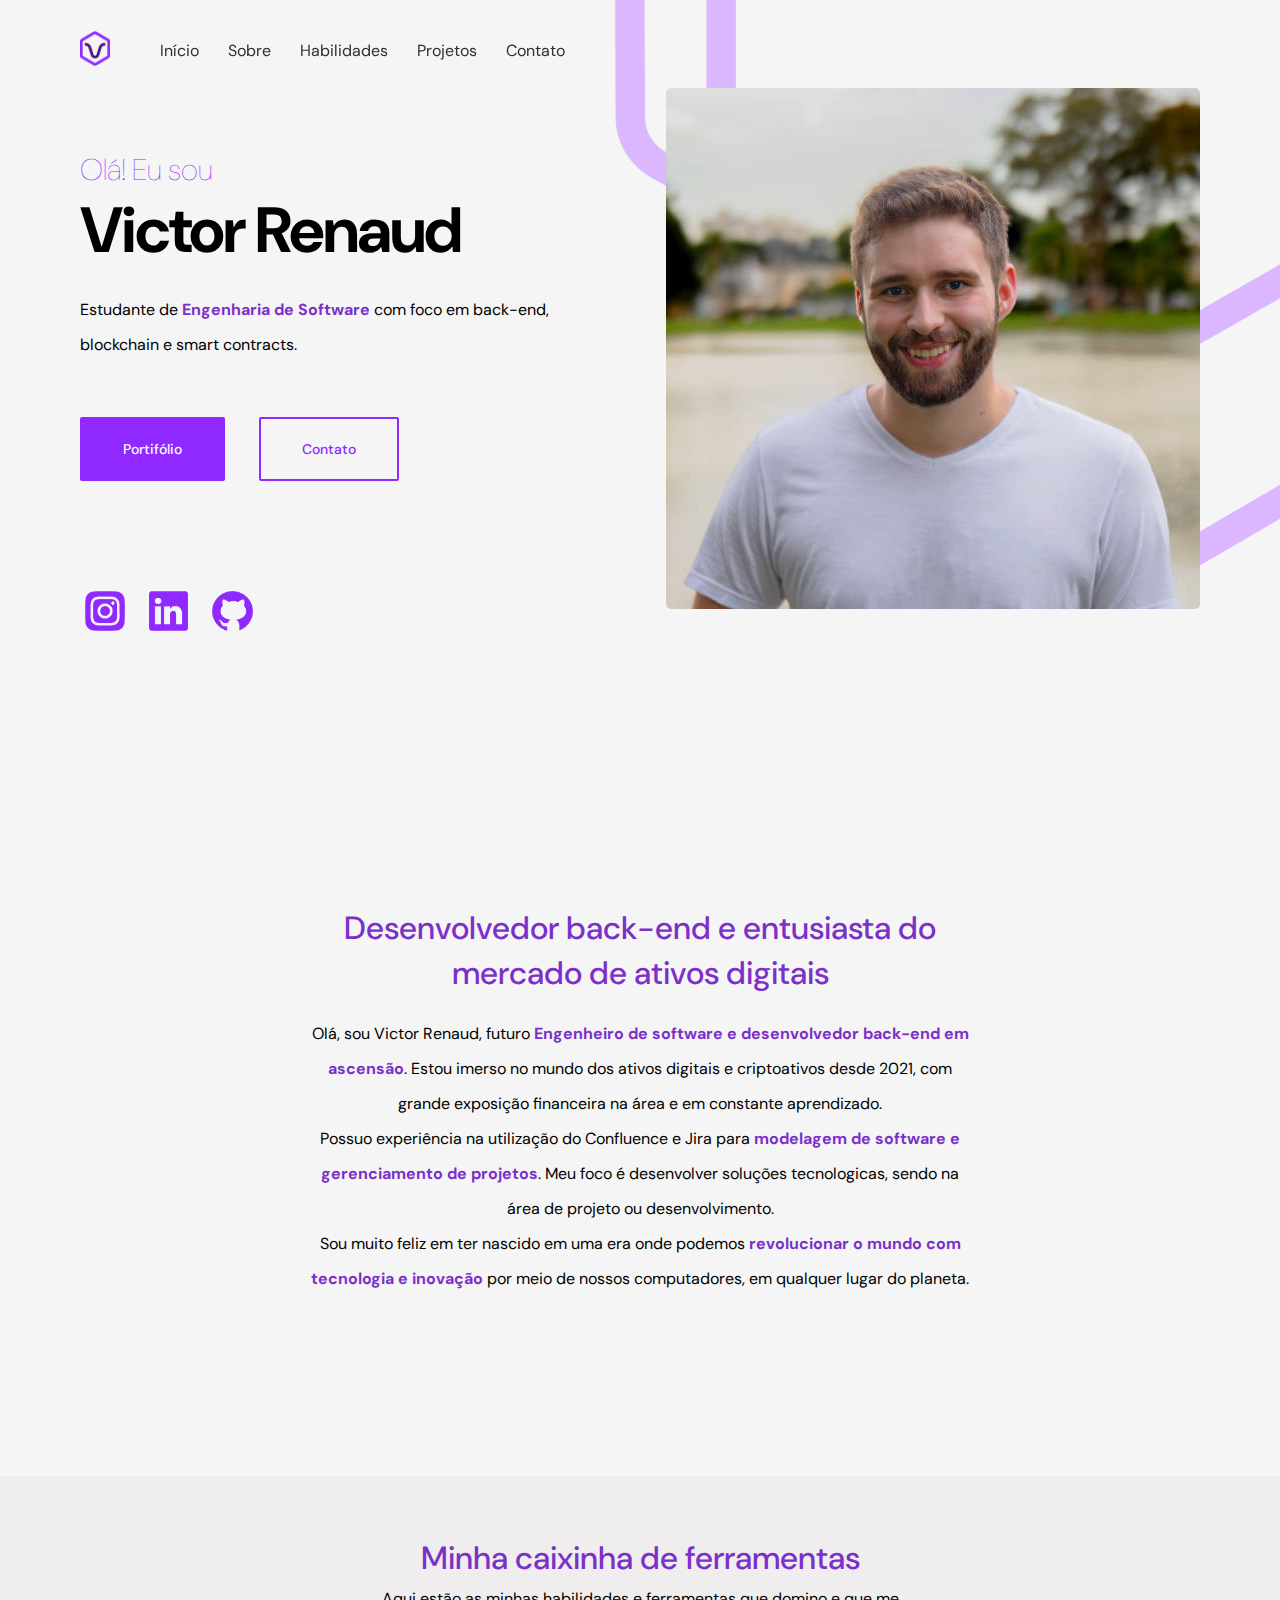
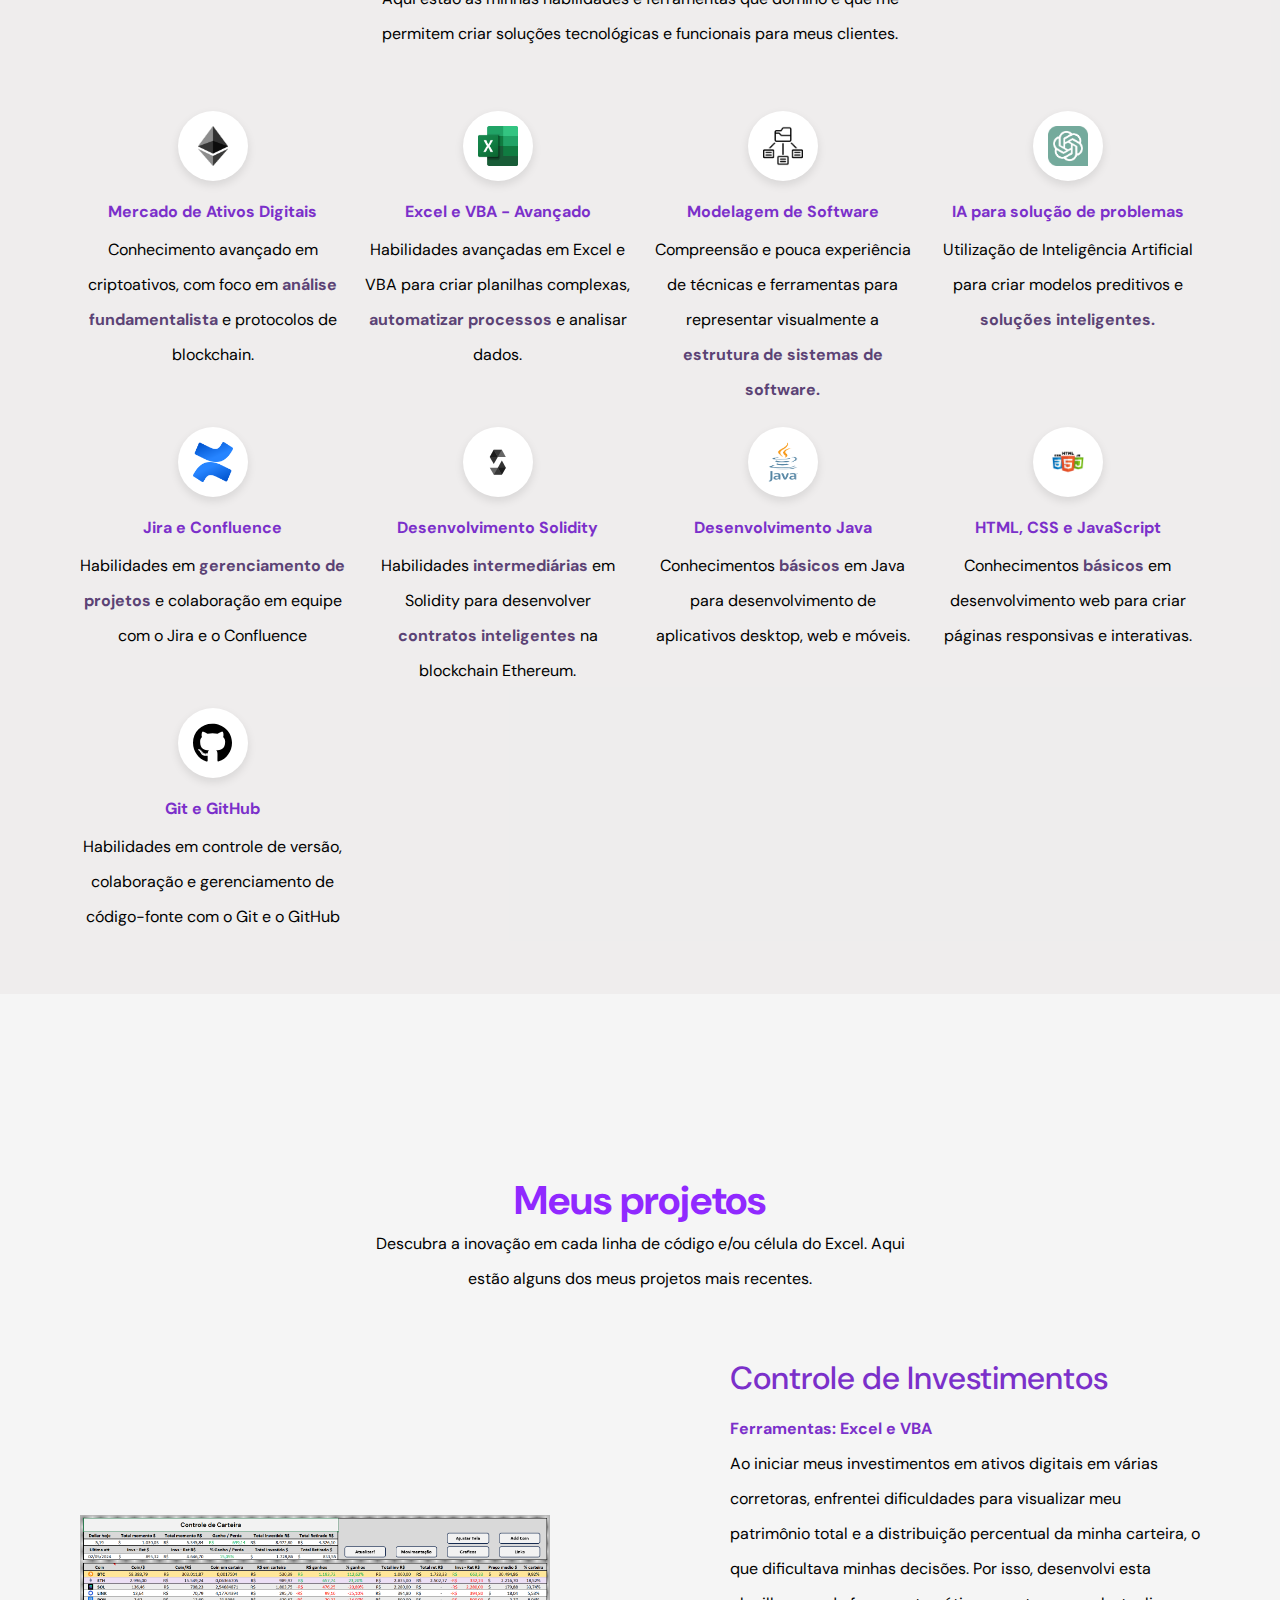
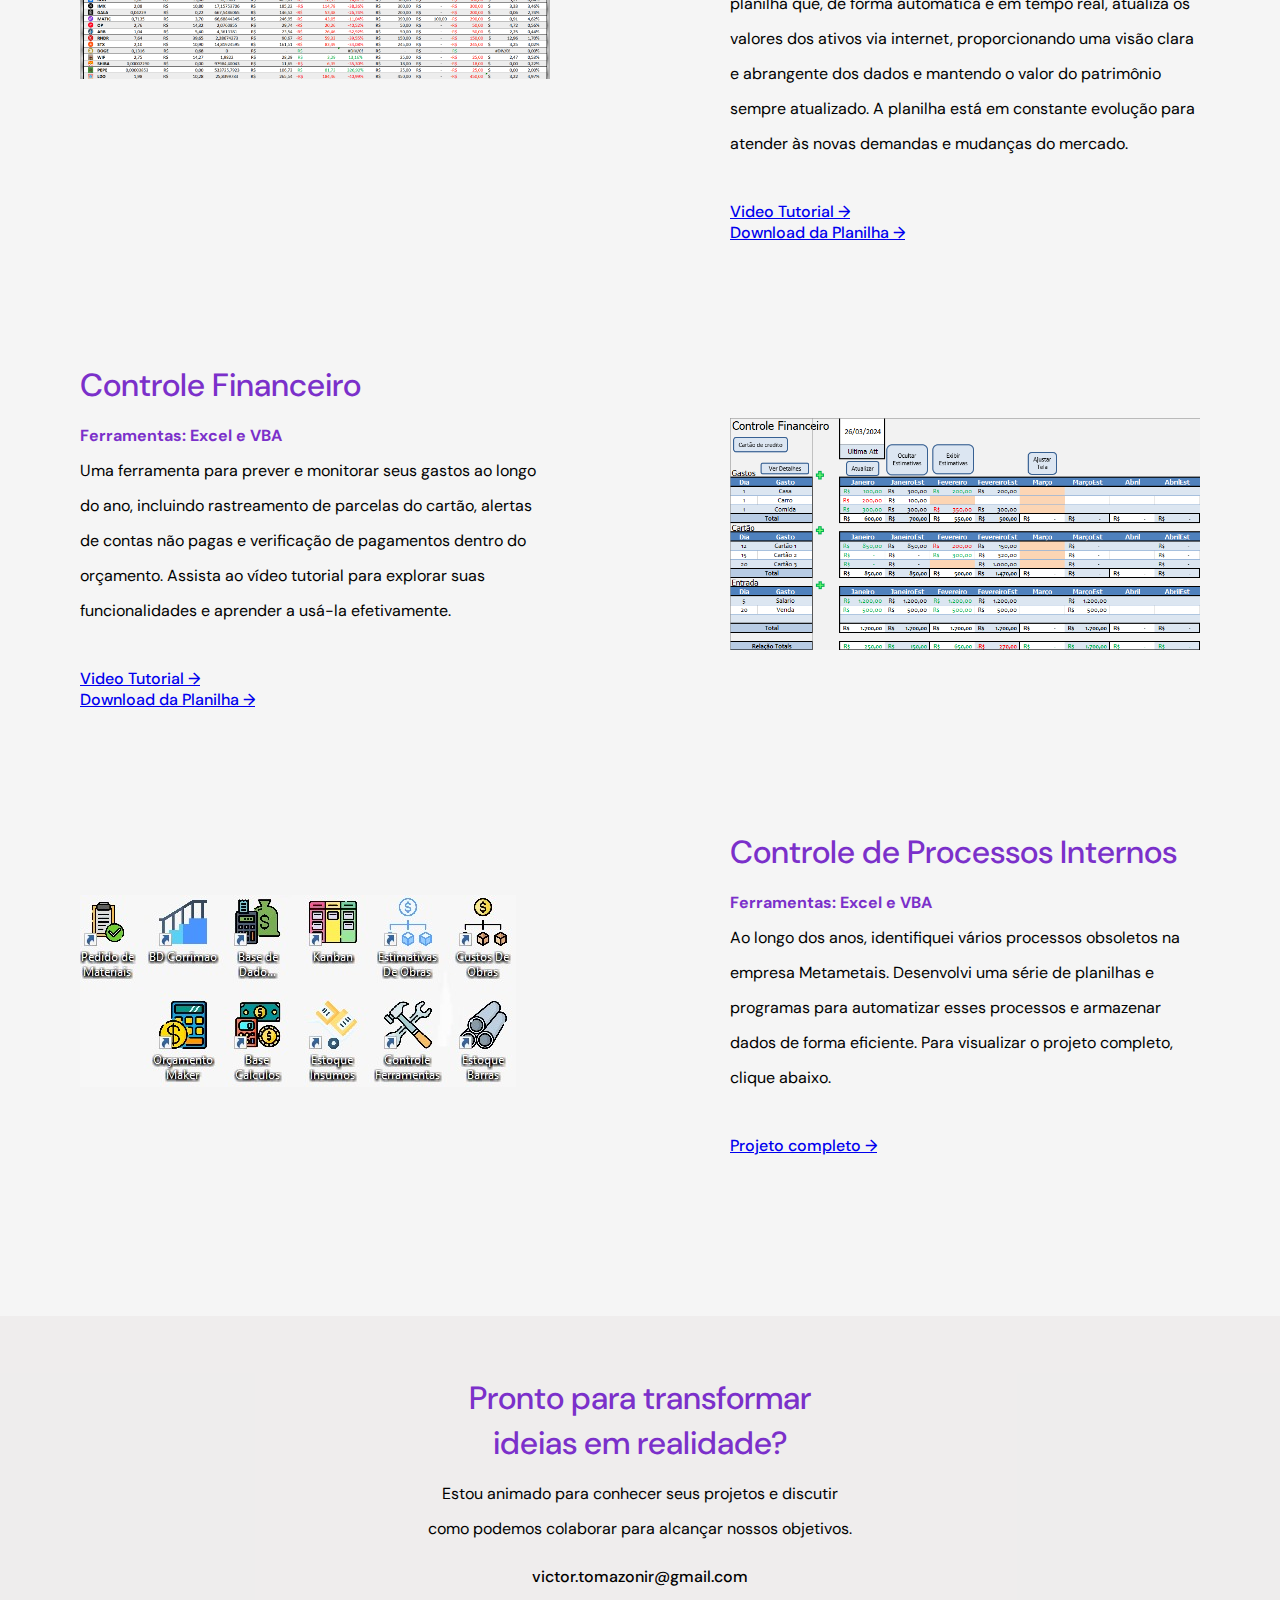
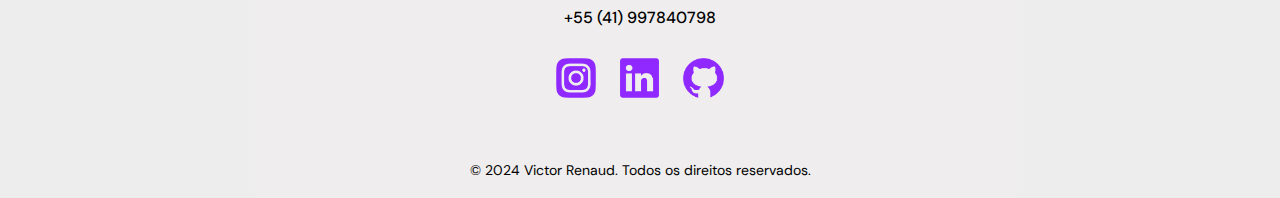
==== commit ccb975aa: "Adicionando Controle Crypto 1.0" ====
--- a/index.html
+++ b/index.html
@@ -175,6 +175,22 @@
     <ul>
       <li>
         <div class="image">
+          <img src="images/investimento-project.png" alt="delivery">
+        </div>
+        <div class="projects-info">
+          <h3 class="tertiary-title">Controle de Investimentos</h3>
+          <p>
+            <strong>Ferramentas: Excel e VBA</strong>
+            <br>
+            Ao iniciar meus investimentos em ativos digitais em várias corretoras, enfrentei dificuldades para visualizar meu patrimônio total e a distribuição percentual da minha carteira, o que dificultava minhas decisões. Por isso, desenvolvi esta planilha que, de forma automática e em tempo real, atualiza os valores dos ativos via internet, proporcionando uma visão clara e abrangente dos dados e mantendo o valor do patrimônio sempre atualizado. A planilha está em constante evolução para atender às novas demandas e mudanças do mercado.
+          </p>
+          <a href="/" target="_blank">Video Tutorial &rarr;</a>
+          <br>
+          <a href="planilhas-portifolio/Controle Crypto 1.0.xlsm" target="_blank">Download da Planilha  &rarr;</a>
+        </div>
+      </li>
+      <li class="projects-reversed-list">
+        <div class="image">
           <img src="images/finanças-project.png" alt="Gerenciamento de tarefas">
         </div>
         <div class="projects-info">
@@ -189,7 +205,7 @@
           <a href="planilhas-portifolio/Finanças 1.0.xlsm" target="_blank">Download da Planilha &rarr;</a>
         </div>
       </li>
-      <li class="projects-reversed-list">
+      <li>
         <div class="image">
           <img src="images/controle-meta-project.jpg" alt="controle-meta">
         </div>
@@ -201,20 +217,6 @@
             Ao longo dos anos, identifiquei vários processos obsoletos na empresa Metametais. Desenvolvi uma série de planilhas e programas para automatizar esses processos e armazenar dados de forma eficiente. Para visualizar o projeto completo, clique abaixo.
           </p>
           <a href="pages-html/project-metametais.html" target="_blank">Projeto completo &rarr;</a>
-        </div>
-      </li>
-      <li>
-        <div class="image">
-          <img src="images/investimento-project.png" alt="delivery">
-        </div>
-        <div class="projects-info">
-          <h3 class="tertiary-title">Controle de Investimentos</h3>
-          <p>
-            <strong>Ferramentas: Excel e VBA</strong>
-            <br>
-            Ao iniciar meus investimentos em ativos digitais em várias corretoras, enfrentei dificuldades para visualizar meu patrimônio total e a distribuição percentual da minha carteira, o que dificultava minhas decisões. Por isso, desenvolvi esta planilha que, de forma automática e em tempo real, atualiza os valores dos ativos via internet, proporcionando uma visão clara e abrangente dos dados e mantendo o valor do patrimônio sempre atualizado. A planilha está em constante evolução para atender às novas demandas e mudanças do mercado.
-          </p>
-          <a href="planilhas-portifolio/Crypto Ultimate 1.3.xlsm" target="_blank">Download da Planilha  &rarr;</a>
         </div>
       </li>
     </ul>
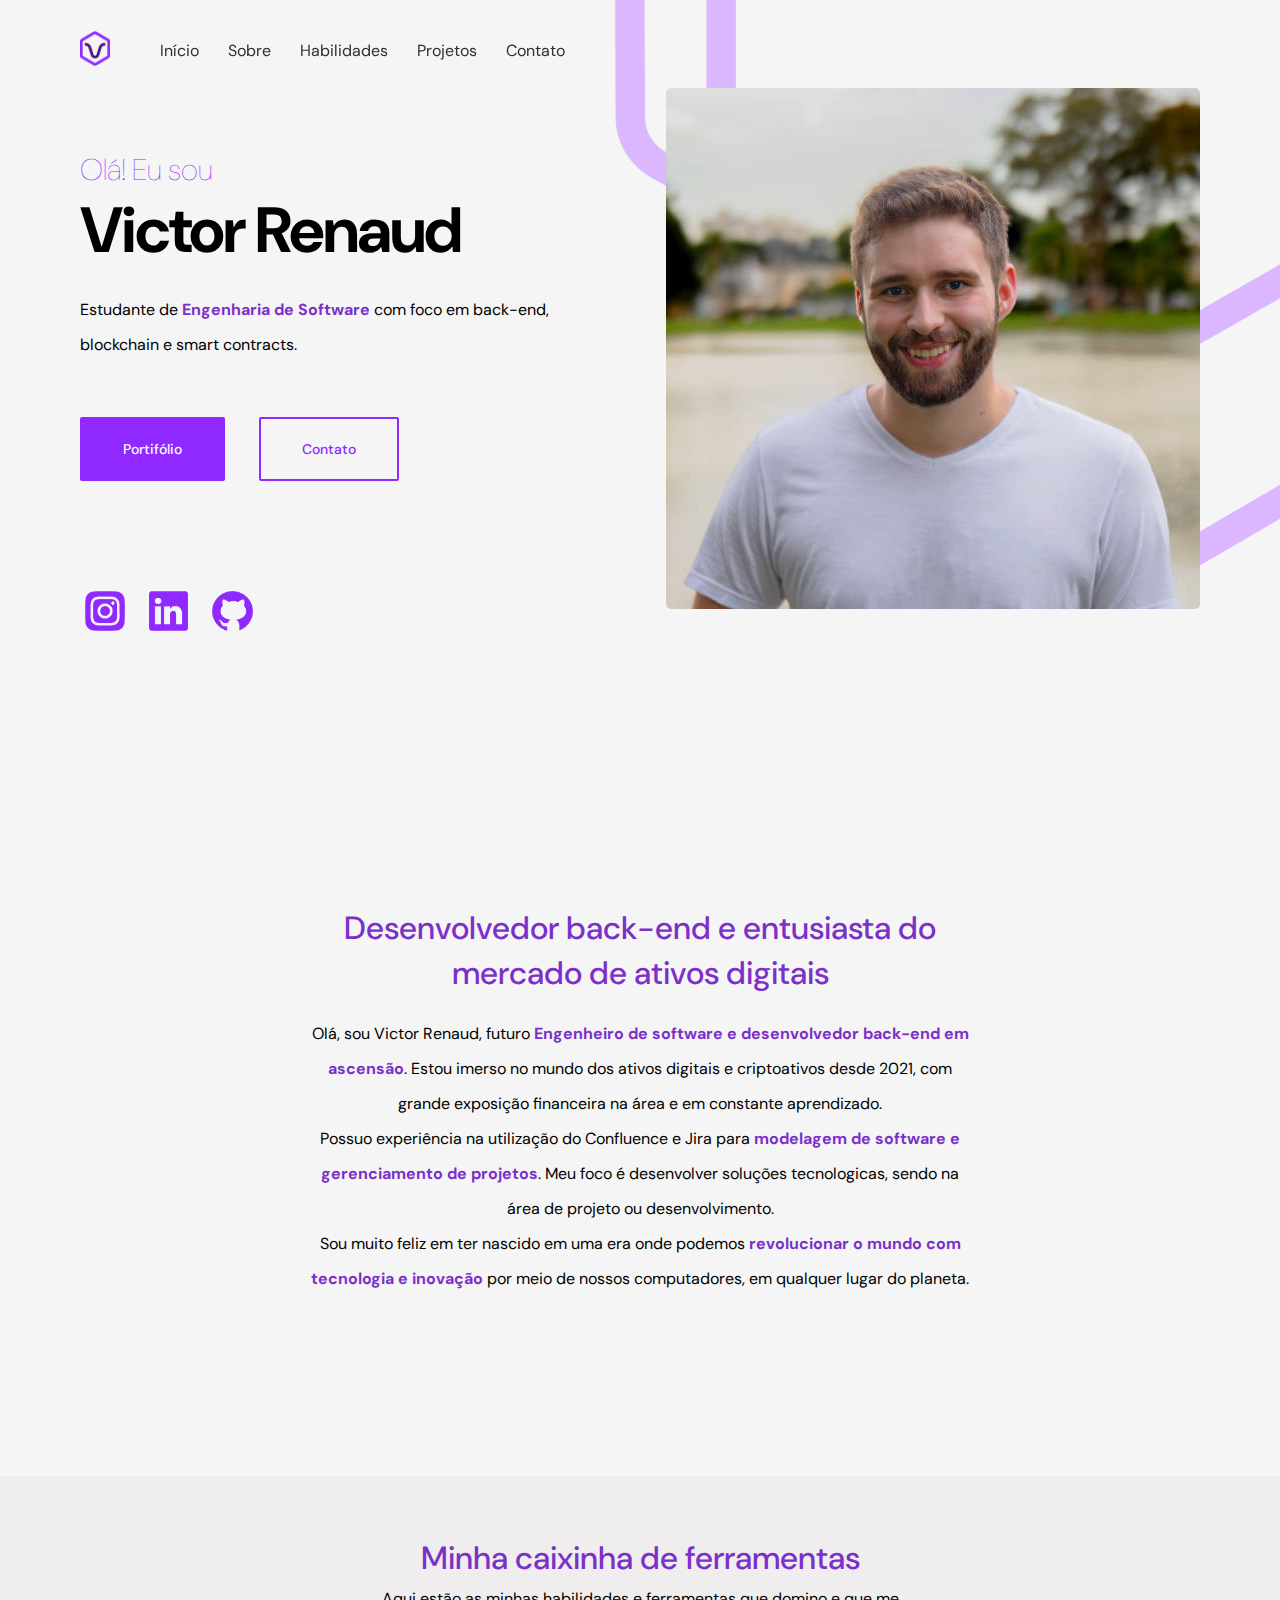
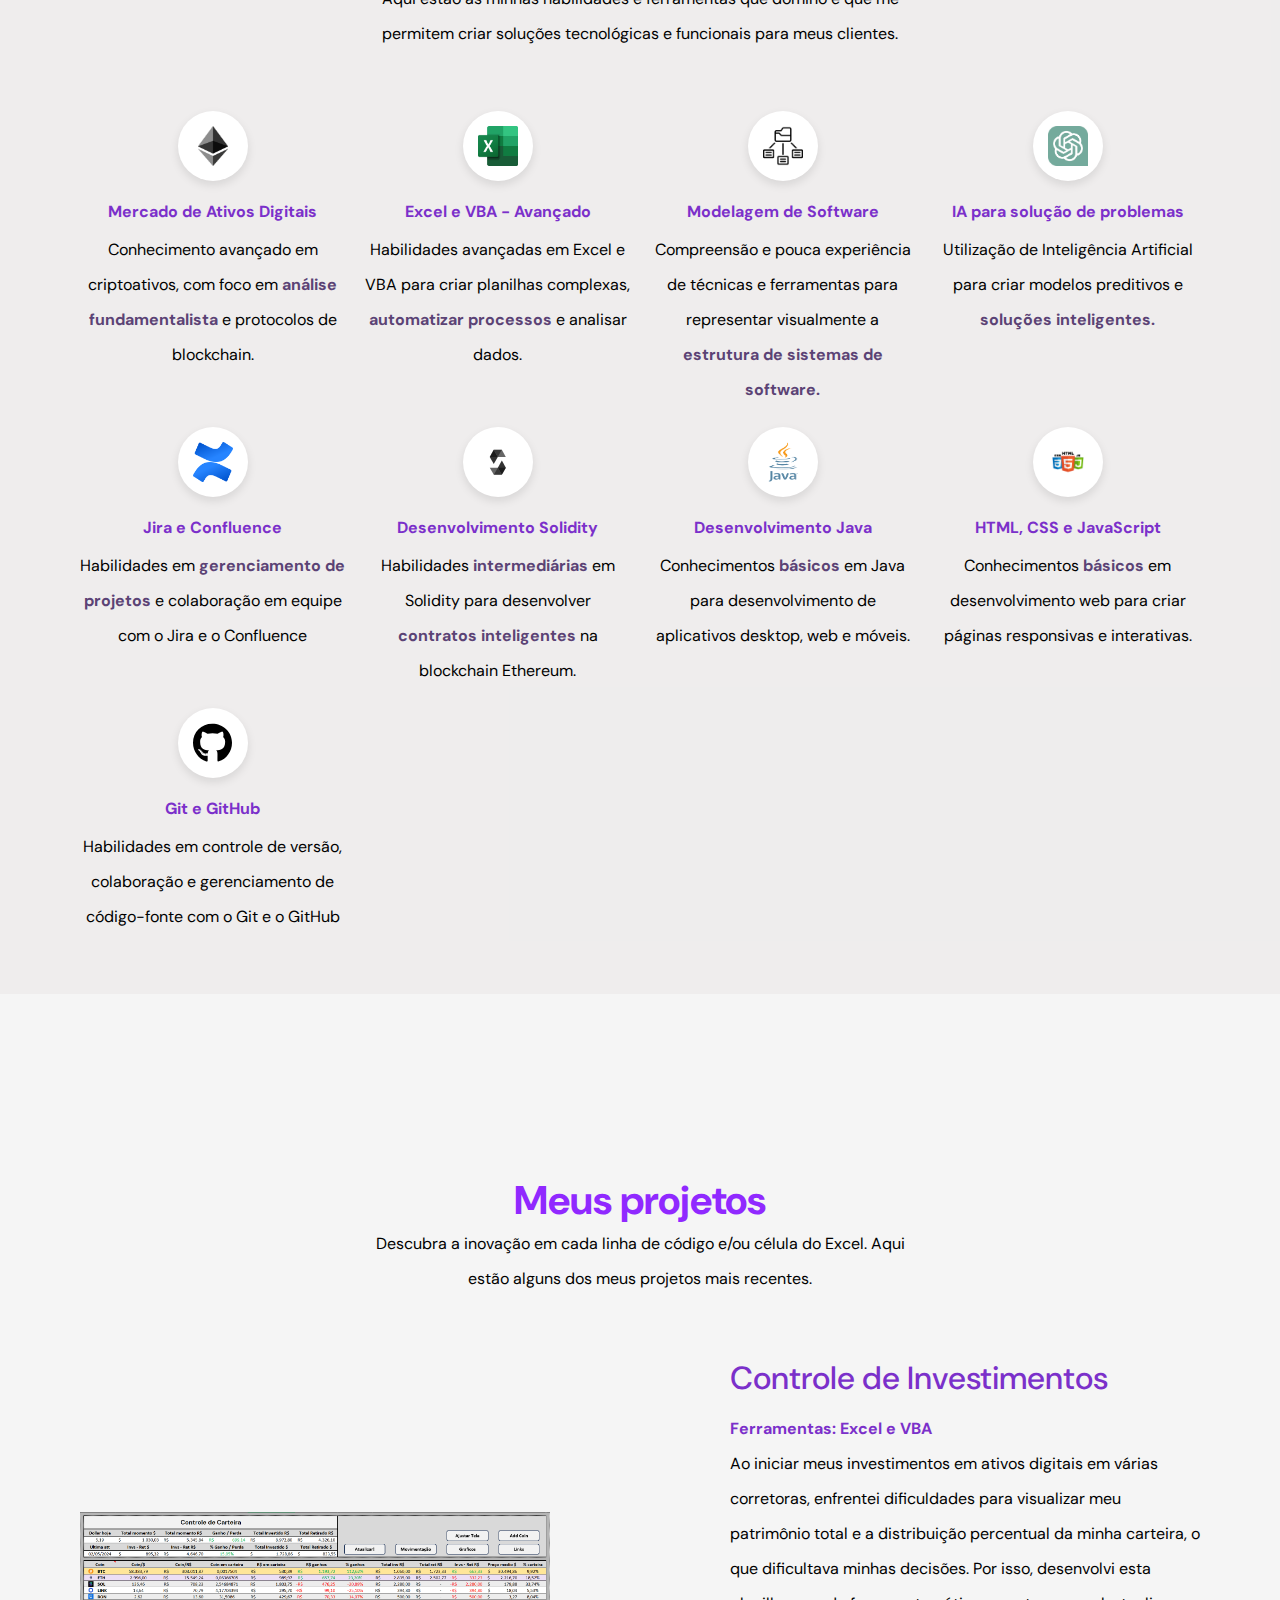
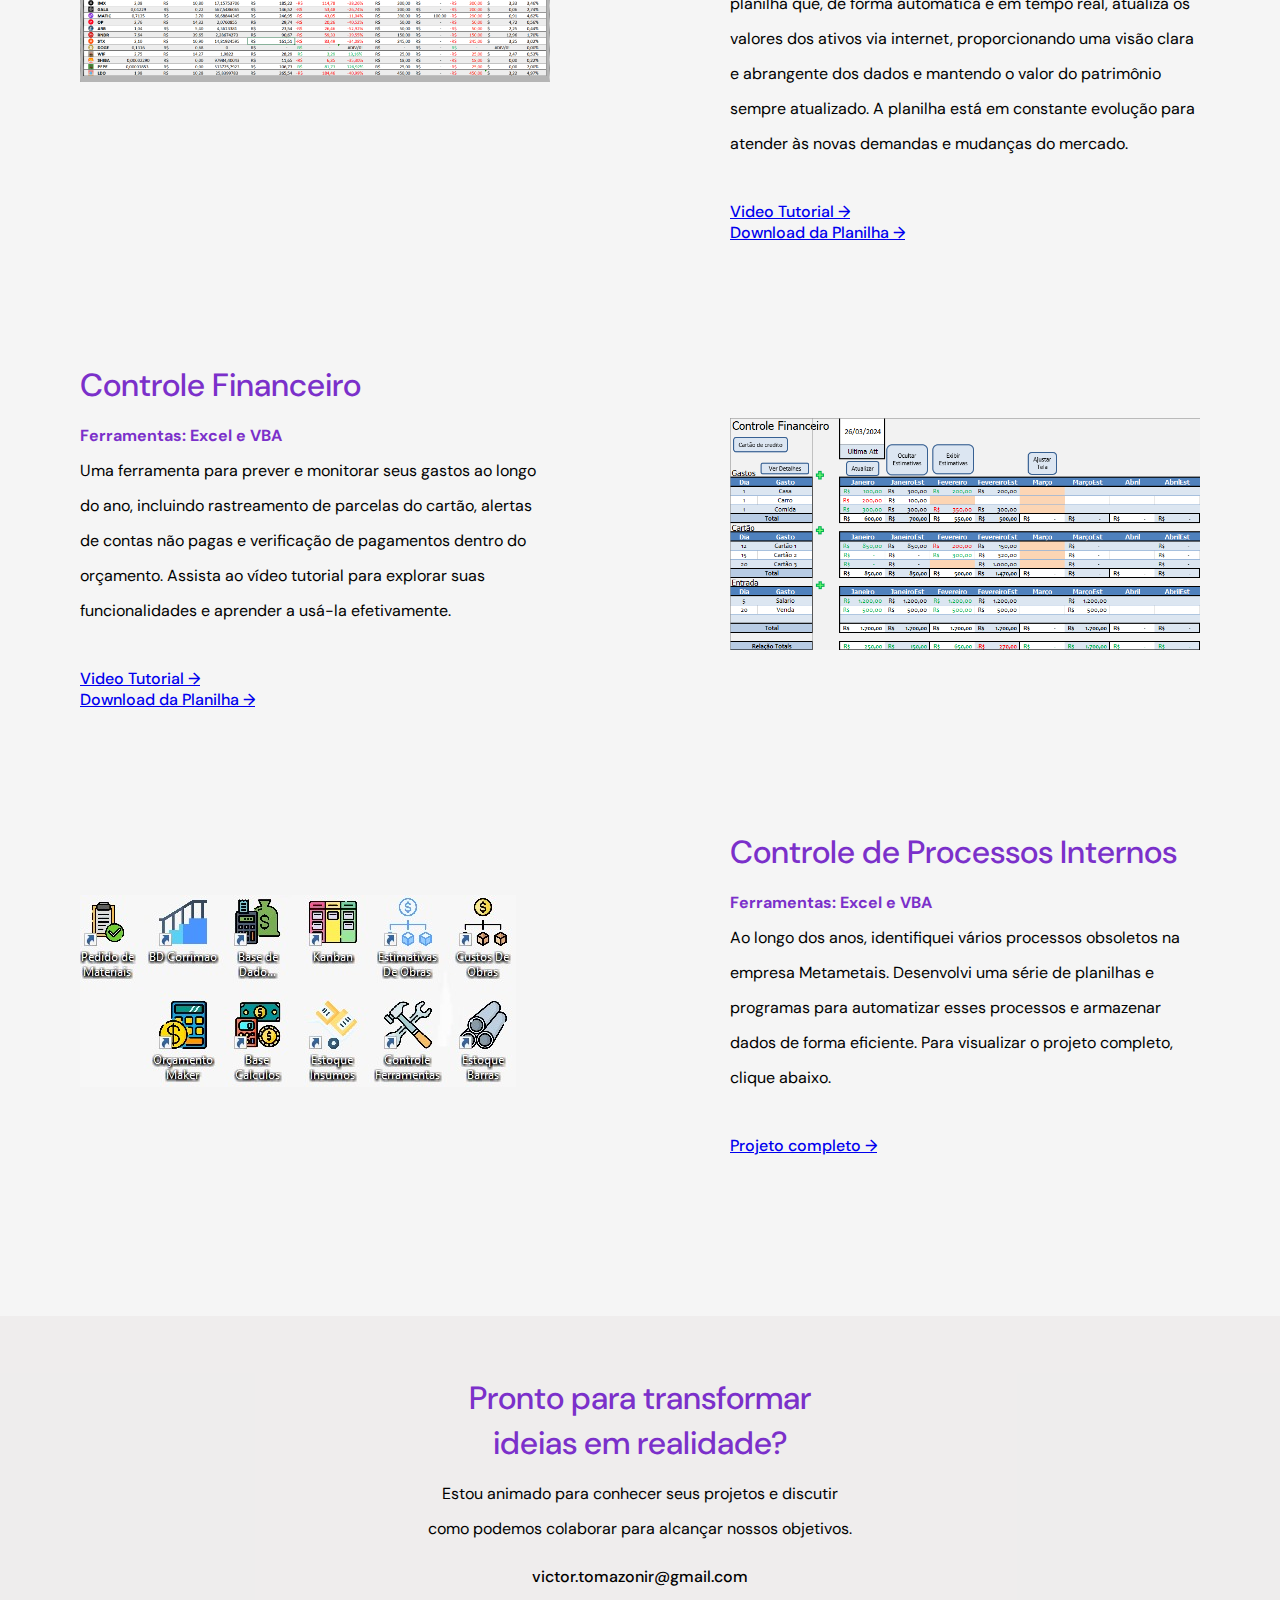
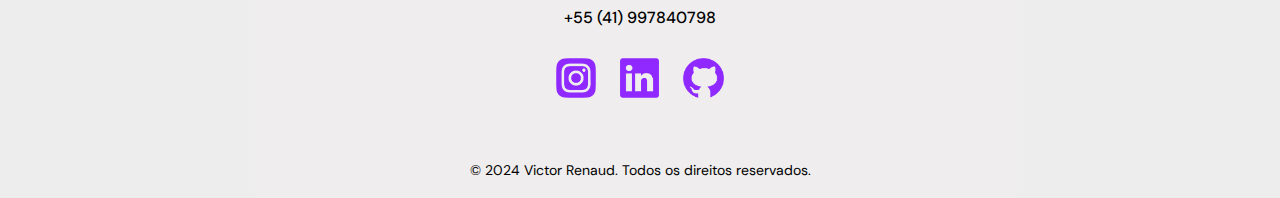
==== commit e813e45f: "Alterando imagem controle cripto" ====
--- a/index.html
+++ b/index.html
@@ -175,7 +175,7 @@
     <ul>
       <li>
         <div class="image">
-          <img src="images/investimento-project.png" alt="delivery">
+          <img src="images/investimento-project.png" alt="Controle de Ativos Digitais">
         </div>
         <div class="projects-info">
           <h3 class="tertiary-title">Controle de Investimentos</h3>
@@ -186,12 +186,12 @@
           </p>
           <a href="/" target="_blank">Video Tutorial &rarr;</a>
           <br>
-          <a href="planilhas-portifolio/Controle Crypto 1.0.xlsm" target="_blank">Download da Planilha  &rarr;</a>
+          <a href="planilhas-portifolio/Controle Crypto 1.0.xlsm">Download da Planilha  &rarr;</a>
         </div>
       </li>
       <li class="projects-reversed-list">
         <div class="image">
-          <img src="images/finanças-project.png" alt="Gerenciamento de tarefas">
+          <img src="images/finanças-project.png" alt="Controle Financeiro">
         </div>
         <div class="projects-info">
           <h3 class="tertiary-title">Controle Financeiro</h3>
@@ -202,12 +202,12 @@
           </p>
           <a href="https://www.youtube.com/watch?v=Saq8D2zR6BQ&ab_channel=VictorRenaud" target="_blank">Video Tutorial &rarr;</a>
           <br>
-          <a href="planilhas-portifolio/Finanças 1.0.xlsm" target="_blank">Download da Planilha &rarr;</a>
+          <a href="planilhas-portifolio/Finanças 1.0.xlsm">Download da Planilha &rarr;</a>
         </div>
       </li>
       <li>
         <div class="image">
-          <img src="images/controle-meta-project.jpg" alt="controle-meta">
+          <img src="images/controle-meta-project.jpg" alt="Controle de Processos">
         </div>
         <div class="projects-info">
           <h3 class="tertiary-title">Controle de Processos Internos</h3>
